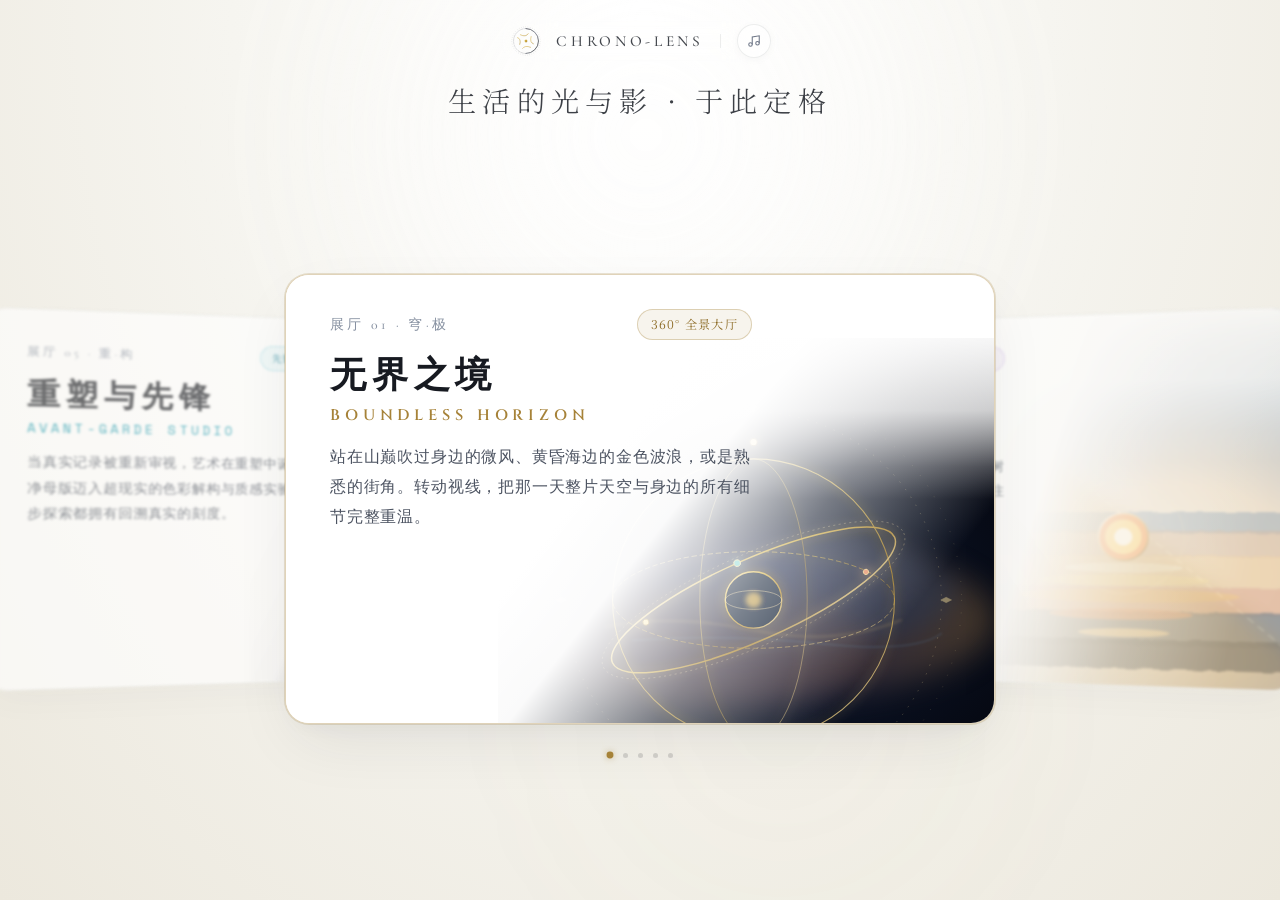
==== index.html @ a4ae47d3 "deploy: 交付制作完成的 Chrono-Lens 生产站点与艺术作品 (2026-10-23 21:18:00)" ====
<!DOCTYPE html>
<html lang="zh-CN" style="background-color: #f5f4ef !important; color-scheme: light !important;">
<head>
  <meta charset="UTF-8" />
  <meta name="viewport" content="width=device-width, initial-scale=1.0, maximum-scale=5.0, viewport-fit=cover" />
  <title>Chrono-Lens · 时空之镜 | 记录生活的真实光影</title>
  
  <meta name="description" content="Chrono-Lens（时空之镜）：记录山野微风、城市斜阳与身边真实世界的全景生活影像空间。" />
  
  <!-- 强制锁定浅色模式，杜绝暗色模式异常反色 -->
  <meta name="theme-color" content="#f5f4ef" />
  <meta name="color-scheme" content="light" />
  <meta name="supported-color-schemes" content="light" />
  
  <!-- 移动端与全屏兼容：苹果 iOS WebClip、安卓 Chrome、X5 内核 -->
  <meta name="apple-mobile-web-app-capable" content="yes" />
  <meta name="apple-mobile-web-app-status-bar-style" content="black-translucent" />
  <meta name="apple-mobile-web-app-title" content="Chrono-Lens" />
  <meta name="mobile-web-app-capable" content="yes" />
  <meta name="screen-orientation" content="portrait" />
  <meta name="x5-orientation" content="portrait" />
  <meta name="x5-fullscreen" content="true" />
  
  <!-- 图标与 PWA 清单 -->
  <link rel="icon" type="image/svg+xml" href="./favicon.svg" />
  <link rel="apple-touch-icon" href="./favicon.svg" />
  <link rel="manifest" href="./manifest.json" />
  <script src="./assets/soundscape.js"></script>

  <!-- 引入高品位艺术宋体与四大模块专属定制排版字体 -->
  <link rel="preconnect" href="https://fonts.googleapis.com" />
  <link rel="preconnect" href="https://fonts.gstatic.com" crossorigin />
  <link href="https://fonts.googleapis.com/css2?family=Cinzel:wght@500;600;700&family=Cormorant+Garamond:ital,wght@0,300;0,400;0,500;1,400&family=Fredoka:wght@400;500;600&family=Noto+Serif+SC:wght@300;400;500;600&family=Playfair+Display:ital,wght@1,400;1,600&family=Space+Mono:wght@400;700&display=swap" rel="stylesheet" />

  <style>
    /* ==========================================================================
       Chrono-Lens · 模块封面与主页白色渐变淡化展台系统
       1. 模块封面独立性：封面色彩与主页完全不同（深邃星河、虚空星云魔盒与全景星穹）
       2. 渐变淡化：封面向上自然淡化融入素白区域，在纯白部分以文学宋体展示标题与叙事
       3. 艺术空间感：3D 悬浮透视、多层微磨砂与温润画廊呼吸感
       ========================================================================== */
    :root {
      color-scheme: light !important;
      
      /* 画廊素白底色 */
      --bg-canvas: #f5f4ef;
      --bg-gradient: radial-gradient(ellipse at 50% 0%, #ffffff 0%, #f6f5f0 45%, #ece8dd 100%);
      --bg-card: #ffffff;
      --bg-card-inactive: rgba(255, 255, 255, 0.92);
      
      /* 温润墨韵字色 (位于卡片白色区域) */
      --text-main: #23272e;        /* 主标题深墨灰，柔和沉稳 */
      --text-title: #22262d;       /* 卡片标题色 */
      --text-body: #4c5361;        /* 正文叙事色 */
      --text-muted: #6e7686;       /* 副题与辅助文字 */
      --text-tag: #8892a2;         /* 章节标识 */
      
      /* 浅铂金与晨曦点缀 */
      --accent-gold: #a68238;
      --accent-gold-dark: #8f6d28;
      --accent-gold-light: #faf5eb;
      --accent-gold-border: rgba(166, 130, 56, 0.28);
      
      /* 艺术阴影与边框 */
      --border-card: rgba(35, 39, 46, 0.08);
      --border-card-active: rgba(166, 130, 56, 0.35);
      --shadow-center: 0 24px 64px -14px rgba(35, 39, 46, 0.10), 0 8px 24px -4px rgba(35, 39, 46, 0.04);
      --shadow-side: 0 16px 40px -10px rgba(35, 39, 46, 0.06);
      
      /* 字体栈 */
      --font-serif: "Noto Serif SC", "Source Han Serif SC", "Songti SC", "SimSun", "STSong", "FZShuSong-Z01S", serif;
      --font-sans: -apple-system, BlinkMacSystemFont, "Segoe UI", "PingFang SC", "Hiragino Sans GB", "Microsoft YaHei", sans-serif;
      --font-display-en: "Cormorant Garamond", "Cinzel", "Optima", "Baskerville", "Didot", "Georgia", serif;

      --ease-cinematic: cubic-bezier(0.16, 1, 0.3, 1);
      --safe-top: env(safe-area-inset-top, 0px);
      --safe-bottom: env(safe-area-inset-bottom, 0px);
    }

    *, *::before, *::after {
      box-sizing: border-box;
      margin: 0;
      padding: 0;
      -webkit-tap-highlight-color: transparent;
    }

    *:focus {
      outline: none;
    }

    *:focus-visible {
      outline: none;
      box-shadow: 0 0 0 2px var(--accent-gold), 0 0 16px rgba(166, 130, 56, 0.35);
      border-radius: 4px;
    }

    /* 画廊素白极细微晶毛玻璃滚动条 */
    ::-webkit-scrollbar {
      width: 5px;
      height: 5px;
    }
    ::-webkit-scrollbar-track {
      background: transparent;
    }
    ::-webkit-scrollbar-thumb {
      background: rgba(35, 39, 46, 0.15);
      border-radius: 9999px;
      backdrop-filter: blur(4px);
      -webkit-backdrop-filter: blur(4px);
    }
    ::-webkit-scrollbar-thumb:hover {
      background: rgba(166, 130, 56, 0.45);
    }

    html, body {
      width: 100%;
      height: 100%;
      height: 100dvh;
      max-height: 100dvh;
      overflow: hidden !important;
      overscroll-behavior: none !important;
      scrollbar-width: thin;
      scrollbar-color: rgba(35, 39, 46, 0.15) transparent;
      position: fixed;
      inset: 0;
      touch-action: pan-x; /* 关键：底层约束仅允许横向移动，彻底禁止任何纵向滚动与回弹 */
      user-select: none;
      -webkit-user-select: none;
      -webkit-touch-callout: none;
      color-scheme: light !important;
      background-color: var(--bg-canvas) !important;
      background-image: var(--bg-gradient) !important;
      background-attachment: fixed;
      color: var(--text-main) !important;
      font-family: var(--font-sans);
      -webkit-font-smoothing: antialiased;
      -moz-osx-font-smoothing: grayscale;
      line-height: 1.7;
    }

    /* 按钮与标签防折行与抗抖动 */
    .module-card, .btn-action, .soundscape-toggle, .pill, .header-badge, .dot {
      white-space: nowrap;
      flex-shrink: 0;
      backface-visibility: hidden;
      -webkit-backface-visibility: hidden;
    }

    /* 柔和环境漫反射艺术光斑 */
    .ambient-glow {
      position: fixed;
      inset: 0;
      pointer-events: none;
      z-index: 0;
      overflow: hidden;
    }
    .ambient-glow-1 {
      position: absolute;
      top: -22%;
      left: 18%;
      width: 65vw;
      height: 52vw;
      background: radial-gradient(circle, rgba(255, 255, 255, 0.95) 0%, rgba(245, 244, 239, 0) 70%);
      filter: blur(70px);
      opacity: 0.85;
    }
    .ambient-glow-2 {
      position: absolute;
      bottom: -15%;
      right: 14%;
      width: 50vw;
      height: 50vw;
      background: radial-gradient(circle, rgba(206, 175, 110, 0.06) 0%, rgba(245, 244, 239, 0) 70%);
      filter: blur(90px);
      opacity: 0.7;
    }

    /* 整体容器：全屏锁死，杜绝任何纵向位移 */
    .site-container {
      position: relative;
      z-index: 1;
      display: flex;
      flex-direction: column;
      align-items: center;
      justify-content: space-between;
      height: 100%;
      height: 100dvh;
      max-height: 100dvh;
      overflow: hidden !important;
      overscroll-behavior: none !important;
      touch-action: pan-x;
      padding: max(14px, var(--safe-top)) 24px max(16px, var(--safe-bottom));
      max-width: 1280px;
      margin: 0 auto;
      width: 100%;
      box-sizing: border-box;
    }

    /* 1. 顶栏：悬浮艺术导览岛 */
    .site-header {
      display: inline-flex;
      align-items: center;
      justify-content: center;
      width: fit-content;
      margin: 10px auto 16px;
      padding: 8px 24px;
      background: rgba(255, 255, 255, 0.85) !important;
      backdrop-filter: blur(24px);
      -webkit-backdrop-filter: blur(24px);
      border: 1px solid rgba(35, 39, 46, 0.06) !important;
      border-radius: 999px;
      box-shadow: 0 4px 20px -2px rgba(35, 39, 46, 0.03);
    }

    .brand-link {
      display: flex;
      align-items: center;
      gap: 13px;
      text-decoration: none !important;
      color: var(--text-main) !important;
    }

    .brand-logo-img {
      width: 34px;
      height: 34px;
      filter: drop-shadow(0 2px 4px rgba(0, 0, 0, 0.04));
      transition: transform 0.6s var(--ease-cinematic);
    }

    .brand-link:hover .brand-logo-img {
      transform: rotate(20deg) scale(1.05);
    }

    .brand-titles {
      display: flex;
      flex-direction: column;
    }

    .brand-title-main {
      font-family: var(--font-display-en);
      font-size: 1.12rem;
      font-weight: 500;
      letter-spacing: 0.18em;
      color: var(--text-main) !important;
      text-transform: uppercase;
      line-height: 1.2;
    }

    .brand-title-sub {
      font-family: var(--font-serif);
      font-size: 0.74rem;
      letter-spacing: 0.16em;
      color: var(--text-muted) !important;
      font-weight: 400;
    }

    .header-badge {
      display: flex;
      align-items: center;
      gap: 8px;
      padding: 5px 14px;
      background: var(--accent-gold-light);
      border: 1px solid var(--accent-gold-border);
      border-radius: 999px;
      font-family: var(--font-serif);
      font-size: 0.76rem;
      font-weight: 400;
      letter-spacing: 0.08em;
      color: var(--accent-gold-dark);
      box-shadow: 0 2px 8px rgba(166, 130, 56, 0.04);
    }

    .status-dot {
      width: 6px;
      height: 6px;
      border-radius: 50%;
      background-color: var(--accent-gold);
      box-shadow: 0 0 6px var(--accent-gold);
      animation: pulseLight 3.2s ease-in-out infinite;
    }

    @keyframes pulseLight {
      0%, 100% { opacity: 0.4; transform: scale(0.9); }
      50% { opacity: 1; transform: scale(1.15); }
    }

    /* 2. 主视界题记 */
    .hero-narrative {
      text-align: center;
      max-width: 820px;
      margin: 18px auto 14px;
      padding: 0 16px;
    }

    .hero-title {
      font-family: var(--font-serif);
      font-size: 1.76rem;
      font-weight: 400;
      letter-spacing: 0.18em;
      color: var(--text-main) !important;
      margin-bottom: 8px;
      line-height: 1.45;
      white-space: nowrap;
    }

    .hero-desc {
      font-family: var(--font-sans);
      font-size: 0.90rem;
      letter-spacing: 0.12em;
      color: var(--text-muted) !important;
      font-weight: 350;
      line-height: 1.6;
      white-space: nowrap;
    }

    /* 3. 3D 悬浮透视幻灯片展台 */
    .slider-stage {
      flex: 1;
      display: flex;
      flex-direction: column;
      align-items: center;
      justify-content: center;
      width: 100%;
      perspective: 1400px;
      perspective-origin: center center;
      position: relative;
      min-height: 500px;
      margin: 8px 0 12px;
    }

    .slider-deck {
      position: relative;
      width: 100%;
      height: 470px;
      display: flex;
      align-items: center;
      justify-content: center;
      transform-style: preserve-3d;
    }

    /* 核心卡片容器：呈现“白色部分显示标题 + 渐变淡化到底部浓郁模块封面” */
    .slider-card {
      position: absolute;
      width: min(710px, 90vw);
      height: 450px;
      background: #ffffff;
      border: 1px solid var(--border-card);
      border-radius: 24px;
      box-shadow: var(--shadow-center);
      display: flex;
      flex-direction: column;
      justify-content: space-between;
      transition: transform 0.75s var(--ease-cinematic), opacity 0.6s ease, filter 0.6s ease, border-color 0.45s ease, box-shadow 0.75s ease;
      user-select: none;
      cursor: pointer;
      overflow: hidden;
      text-decoration: none !important;
      color: inherit !important;
      -webkit-tap-highlight-color: transparent;
    }

    /* 激活卡片行动徽标 */
    .card-action-bar {
      display: flex;
      justify-content: flex-end;
      padding: 0 44px 22px;
      position: relative;
      z-index: 5;
    }

    .card-enter-btn {
      display: inline-flex;
      align-items: center;
      gap: 8px;
      padding: 8px 18px;
      background: rgba(24, 28, 36, 0.75);
      backdrop-filter: blur(12px);
      -webkit-backdrop-filter: blur(12px);
      border: 1px solid rgba(255, 255, 255, 0.22);
      border-radius: 999px;
      color: #ffffff;
      font-size: 0.82rem;
      letter-spacing: 0.12em;
      transition: all 0.3s var(--ease-cinematic);
      box-shadow: 0 4px 16px rgba(0, 0, 0, 0.2);
    }

    .card-enter-btn.locked {
      background: rgba(24, 28, 36, 0.45);
      border-color: rgba(255, 255, 255, 0.12);
      color: rgba(255, 255, 255, 0.7);
    }

    .slider-card.is-active:hover .card-enter-btn:not(.locked) {
      background: rgba(166, 130, 56, 0.95);
      border-color: rgba(255, 255, 255, 0.5);
      transform: translateX(4px);
      box-shadow: 0 6px 20px rgba(166, 130, 56, 0.35);
    }

    /* 核心视觉层 1：底层独立模块封面大片 (深邃神秘星空与虚空晶体魔盒) */
    .module-cover-backdrop {
      position: absolute;
      inset: 0;
      z-index: 1;
      overflow: hidden;
      pointer-events: none;
    }

    .module-cover-backdrop img {
      position: absolute;
      bottom: 0;
      left: 0;
      width: 100%;
      height: 70%;
      object-fit: cover;
      object-position: center 66%;
      transition: transform 0.85s var(--ease-cinematic), filter 0.6s ease;
    }

    /* 核心视觉层 2：渐变淡化处理层 (自上而下从纯净白平滑淡化，魔盒在深邃星云中神秘升腾) */
    .module-cover-backdrop::before {
      content: '';
      position: absolute;
      inset: 0;
      background: linear-gradient(
        to bottom,
        #ffffff 0%,
        #ffffff 32%,
        rgba(255, 255, 255, 0.95) 45%,
        rgba(255, 255, 255, 0.55) 62%,
        rgba(255, 255, 255, 0.10) 80%,
        rgba(255, 255, 255, 0.0) 100%
      );
      z-index: 2;
    }

    /* 核心视觉层 3：卡片前景内容架构 (标题位于纯净白色区域) */
    .card-foreground {
      position: relative;
      z-index: 3;
      display: flex;
      flex-direction: column;
      justify-content: space-between;
      height: 100%;
    }

    /* 白色部分：显示标题、副标与生活叙事 */
    .card-white-zone {
      padding: 34px 44px 10px;
    }

    .card-meta-row {
      display: flex;
      align-items: center;
      justify-content: space-between;
      margin-bottom: 12px;
    }

    .card-module-tag {
      font-family: var(--font-display-en);
      font-size: 0.86rem;
      letter-spacing: 0.24em;
      color: var(--text-tag);
      font-weight: 500;
      text-transform: uppercase;
    }

    .card-theme-pill {
      font-family: var(--font-serif);
      font-size: 0.76rem;
      letter-spacing: 0.1em;
      padding: 4px 13px;
      background: var(--accent-gold-light);
      border: 1px solid var(--accent-gold-border);
      border-radius: 999px;
      color: var(--accent-gold-dark);
      font-weight: 400;
    }

    .card-title-zh {
      font-family: var(--font-serif);
      font-size: 2.25rem;
      font-weight: 400;
      letter-spacing: 0.14em;
      color: var(--text-title) !important;
      margin-bottom: 4px;
      line-height: 1.3;
    }

    .card-title-en {
      font-family: var(--font-display-en);
      font-size: 0.95rem;
      letter-spacing: 0.22em;
      color: var(--text-muted);
      font-weight: 400;
      text-transform: uppercase;
      margin-bottom: 12px;
    }

    .card-life-narrative {
      font-family: var(--font-sans);
      font-size: 1.02rem;
      letter-spacing: 0.05em;
      color: var(--text-body);
      font-weight: 380;
      line-height: 1.85;
      max-width: 560px;
    }

    /* ==========================================================================
       各模块专属构图渐变与主题字体系统 (Theme-Tailored Gradient & Typography)
       铁律：无论渐变方向是左右、斜向还是分栏，标题文字区域一定是在纯净象牙白区域！
       ========================================================================== */

    /* -------------------------------------------------------------
       MODULE 01 · 穹·极 (theme-cosmos): 斜对角 128° 天球时空折叠渐变
       - 字体：现代当代高雅几何空间体 + Cinzel 罗马古典星轨西文
       ------------------------------------------------------------- */
    .theme-cosmos .module-cover-backdrop img {
      width: 72%;
      height: 90%;
      right: -2%;
      bottom: -4%;
      left: auto;
      object-fit: cover;
      object-position: center 60%;
    }

    .theme-cosmos .module-cover-backdrop::before {
      background: linear-gradient(
        128deg,
        #ffffff 0%,
        #ffffff 44%,
        rgba(255, 255, 255, 0.98) 54%,
        rgba(255, 255, 255, 0.45) 68%,
        rgba(255, 255, 255, 0) 84%
      );
    }

    .theme-cosmos .card-white-zone {
      max-width: 580px;
      width: 72%;
    }

    .theme-cosmos .card-title-zh {
      font-family: -apple-system, BlinkMacSystemFont, "Segoe UI", Roboto, "PingFang SC", "Hiragino Sans GB", "Microsoft YaHei", sans-serif !important;
      font-weight: 600 !important;
      letter-spacing: 0.16em !important;
      color: #171a21 !important;
    }

    .theme-cosmos .card-title-en {
      font-family: "Cinzel", "Cormorant Garamond", serif !important;
      font-weight: 600 !important;
      letter-spacing: 0.32em !important;
      color: #a68238 !important;
    }

    .theme-cosmos .card-theme-pill {
      background: rgba(166, 130, 56, 0.09) !important;
      border-color: rgba(166, 130, 56, 0.32) !important;
      color: #8c6a24 !important;
    }

    /* -------------------------------------------------------------
       MODULE 02 · 晨·昏 (theme-dawn): 左右斜切 105° 奇幻魔盒右侧升腾渐变
       - 构图：魔盒在右侧破茧升腾，左侧纯白晨曦展现标题，互不遮挡
       - 字体：圆润梦幻的奇幻童话风 + Fredoka 可爱立体西文
       ------------------------------------------------------------- */
    .theme-dawn .module-cover-backdrop img {
      width: 56%;
      height: 100%;
      right: 0;
      top: 0;
      bottom: auto;
      left: auto;
      object-fit: cover;
      object-position: 45% center;
    }

    .theme-dawn .module-cover-backdrop::before {
      background: linear-gradient(
        105deg,
        #ffffff 0%,
        #ffffff 48%,
        rgba(255, 255, 255, 0.98) 58%,
        rgba(255, 255, 255, 0.35) 75%,
        rgba(255, 255, 255, 0) 90%
      );
    }

    .theme-dawn .card-white-zone {
      max-width: 500px;
      width: 60%;
    }

    .theme-dawn .card-title-zh {
      font-family: system-ui, -apple-system, "PingFang SC", "Hiragino Sans GB", "Microsoft YaHei", sans-serif !important;
      font-weight: 550 !important;
      letter-spacing: 0.14em !important;
      color: #2b233a !important;
      text-shadow: 0 1px 2px rgba(138, 88, 191, 0.06);
    }

    .theme-dawn .card-title-en {
      font-family: "Fredoka", cursive, sans-serif !important;
      font-weight: 500 !important;
      letter-spacing: 0.22em !important;
      color: #8b56c6 !important;
      font-size: 1.02rem !important;
    }

    .theme-dawn .card-theme-pill {
      background: rgba(139, 86, 198, 0.09) !important;
      border-color: rgba(139, 86, 198, 0.28) !important;
      color: #7944b5 !important;
    }

    /* -------------------------------------------------------------
       MODULE 03 · 瞬·息 (theme-breeze): 斜对角 142° 流动微风泛水渐变
       - 构图：微风吹拂的流体呼吸感，左上纯白舒展，右下魔盒隐现
       - 字体：纤细优雅的流动宋体 + Playfair Display 诗意斜体花西文
       ------------------------------------------------------------- */
    .theme-breeze .module-cover-backdrop img {
      width: 64%;
      height: 92%;
      right: -2%;
      bottom: 0;
      top: auto;
      left: auto;
      object-fit: cover;
      object-position: center 65%;
    }

    .theme-breeze .module-cover-backdrop::before {
      background: linear-gradient(
        142deg,
        #ffffff 0%,
        #ffffff 46%,
        rgba(255, 255, 255, 0.96) 56%,
        rgba(255, 255, 255, 0.35) 72%,
        rgba(255, 255, 255, 0) 88%
      );
    }

    .theme-breeze .card-white-zone {
      max-width: 530px;
      width: 65%;
    }

    .theme-breeze .card-title-zh {
      font-family: "Noto Serif SC", "Source Han Serif SC", serif !important;
      font-weight: 300 !important;
      letter-spacing: 0.24em !important;
      color: #1a272b !important;
    }

    .theme-breeze .card-title-en {
      font-family: "Playfair Display", Georgia, serif !important;
      font-style: italic !important;
      font-weight: 500 !important;
      letter-spacing: 0.26em !important;
      color: #3b7479 !important;
      font-size: 1.05rem !important;
    }

    .theme-breeze .card-theme-pill {
      background: rgba(59, 116, 121, 0.08) !important;
      border-color: rgba(59, 116, 121, 0.28) !important;
      color: #2f656a !important;
    }

    /* -------------------------------------------------------------
       MODULE 04 · 重·温 (theme-memory): 横向偏斜 88° 纪实暗房分栏渐变
       - 构图：严谨的左文右图分栏，左侧素白承载文字，右侧展现底片魔盒
       - 字体：厚重纪实金石风宋体 + Space Mono 复古打字机时间戳西文
       ------------------------------------------------------------- */
    .theme-memory .module-cover-backdrop img {
      width: 54%;
      height: 100%;
      right: 0;
      top: 0;
      bottom: auto;
      left: auto;
      object-fit: cover;
      object-position: center center;
    }

    .theme-memory .module-cover-backdrop::before {
      background: linear-gradient(
        88deg,
        #ffffff 0%,
        #ffffff 50%,
        rgba(255, 255, 255, 0.98) 58%,
        rgba(255, 255, 255, 0.3) 76%,
        rgba(255, 255, 255, 0) 92%
      );
    }

    .theme-memory .card-white-zone {
      max-width: 510px;
      width: 60%;
    }

    .theme-memory .card-title-zh {
      font-family: "Noto Serif SC", "Songti SC", "SimSun", serif !important;
      font-weight: 600 !important;
      letter-spacing: 0.16em !important;
      color: #241f19 !important;
    }

    .theme-memory .card-title-en {
      font-family: "Space Mono", "Courier New", monospace !important;
      font-weight: 500 !important;
      letter-spacing: 0.26em !important;
      color: #835d35 !important;
      font-size: 0.88rem !important;
    }

    .theme-memory .card-theme-pill {
      background: rgba(131, 93, 53, 0.08) !important;
      border-color: rgba(131, 93, 53, 0.28) !important;
      color: #724e28 !important;
    }

    /* -------------------------------------------------------------
       MODULE 05 · 重·构 (theme-studio): 斜对角 115° 先锋实验与光谱解构渐变
       - 构图：表现主义冷青与品红波普对撞，左上象牙素白纯净题记，右下展现高温裂变光谱
       - 字体：极简先锋现代等宽西文 + 现代艺术几何无衬线
       ------------------------------------------------------------- */
    .theme-studio .module-cover-backdrop img {
      width: 60%;
      height: 95%;
      right: -2%;
      bottom: 0;
      top: auto;
      left: auto;
      object-fit: cover;
      object-position: center 60%;
    }

    .theme-studio .module-cover-backdrop::before {
      background: linear-gradient(
        115deg,
        #ffffff 0%,
        #ffffff 48%,
        rgba(255, 255, 255, 0.98) 58%,
        rgba(255, 255, 255, 0.35) 75%,
        rgba(255, 255, 255, 0) 90%
      );
    }

    .theme-studio .card-white-zone {
      max-width: 530px;
      width: 65%;
    }

    .theme-studio .card-title-zh {
      font-family: -apple-system, BlinkMacSystemFont, "Segoe UI", Roboto, "PingFang SC", sans-serif !important;
      font-weight: 600 !important;
      letter-spacing: 0.18em !important;
      color: #161920 !important;
    }

    .theme-studio .card-title-en {
      font-family: "Space Mono", monospace !important;
      font-weight: 500 !important;
      letter-spacing: 0.28em !important;
      color: #008fa8 !important;
      font-size: 0.92rem !important;
    }

    .theme-studio .card-theme-pill {
      background: rgba(0, 160, 190, 0.08) !important;
      border-color: rgba(0, 160, 190, 0.28) !important;
      color: #00768c !important;
    }

    /* 底部区域：映衬在模块神秘封面之上，附带微磨砂暗夜光带 */
    .card-cover-zone {
      padding: 15px 24px;
      margin: 0 20px 18px;
      background: rgba(14, 17, 24, 0.48);
      backdrop-filter: blur(14px);
      -webkit-backdrop-filter: blur(14px);
      border: 1px solid rgba(255, 255, 255, 0.16);
      border-radius: 14px;
      display: flex;
      align-items: center;
      justify-content: space-between;
      color: #ffffff;
      box-shadow: 0 8px 24px rgba(0, 0, 0, 0.18);
    }

    .cover-zone-left {
      display: flex;
      align-items: center;
      gap: 10px;
      font-family: var(--font-serif);
      font-size: 0.84rem;
      letter-spacing: 0.08em;
      color: rgba(255, 255, 255, 0.92);
    }

    .cover-type-tag {
      font-family: var(--font-display-en);
      font-size: 0.72rem;
      letter-spacing: 0.15em;
      padding: 2px 8px;
      border: 1px solid rgba(212, 175, 55, 0.5);
      background: rgba(212, 175, 55, 0.15);
      border-radius: 4px;
      color: #fce4a6;
      text-transform: uppercase;
    }

    /* 激活卡片动效：整卡作为入口，支持悬停浮升与手型 */
    .slider-card.is-active {
      cursor: pointer;
      transform: translate3d(0, 0, 0) scale(1);
      opacity: 1;
      filter: blur(0px);
      z-index: 10;
      border-color: var(--border-card-active);
      box-shadow: var(--shadow-center), 0 0 0 1px rgba(166, 130, 56, 0.2);
      transition: transform 0.6s var(--ease-cinematic), box-shadow 0.6s var(--ease-cinematic), border-color 0.4s ease;
    }
    .slider-card.is-active:hover {
      transform: translate3d(0, -6px, 15px) scale(1.02);
      box-shadow: 0 36px 80px -16px rgba(24, 28, 36, 0.18), 0 0 32px rgba(184, 142, 62, 0.18);
      border-color: rgba(184, 142, 62, 0.45);
    }
    .slider-card.is-active:hover .module-cover-backdrop img {
      transform: scale(1.07) translateY(-6px);
    }

    /* 全局时空折叠转场遮罩层 (Cinematic Portal Transition) */
    .portal-transition-layer {
      position: fixed;
      inset: 0;
      z-index: 99999;
      pointer-events: none;
      opacity: 0;
      background: #090c12;
      display: flex;
      flex-direction: column;
      align-items: center;
      justify-content: center;
      overflow: hidden;
      transition: opacity 0.55s cubic-bezier(0.16, 1, 0.3, 1);
    }

    .portal-transition-layer.is-active {
      pointer-events: auto;
      opacity: 1;
    }

    /* 视界中心膨胀光球 */
    .portal-bloom-core {
      position: absolute;
      width: 140px;
      height: 140px;
      border-radius: 50%;
      background: radial-gradient(circle, rgba(240, 205, 130, 0.95) 0%, rgba(180, 130, 45, 0.5) 45%, rgba(10, 14, 22, 0) 72%);
      filter: blur(10px);
      transform: scale(0.1);
      transition: transform 0.65s cubic-bezier(0.16, 1, 0.3, 1), opacity 0.65s ease;
      opacity: 0;
    }

    .portal-transition-layer.is-active .portal-bloom-core {
      transform: scale(28);
      opacity: 1;
    }

    /* 星芒与空间轨道光环 */
    .portal-orbit-ring {
      position: absolute;
      width: 320px;
      height: 320px;
      border: 1px solid rgba(240, 205, 130, 0.3);
      border-radius: 50%;
      box-shadow: 0 0 40px rgba(240, 205, 130, 0.25);
      transform: scale(0.2) rotate(0deg);
      transition: transform 0.7s cubic-bezier(0.16, 1, 0.3, 1), opacity 0.5s ease;
      opacity: 0;
    }

    .portal-transition-layer.is-active .portal-orbit-ring {
      transform: scale(4.5) rotate(45deg);
      opacity: 0.6;
    }

    /* 模块名称光影瞬间 */
    .portal-title-flash {
      position: relative;
      z-index: 10;
      font-family: var(--font-display-en);
      font-size: clamp(1.4rem, 3.2vw, 2.2rem);
      letter-spacing: 0.26em;
      text-transform: uppercase;
      color: #f7e6c4;
      opacity: 0;
      transform: translateY(15px) scale(0.95);
      transition: opacity 0.4s ease 0.15s, transform 0.5s var(--ease-cinematic) 0.15s;
    }

    .portal-transition-layer.is-active .portal-title-flash {
      opacity: 0.9;
      transform: translateY(0) scale(1);
    }

    /* 页面穿越时的虚化与缩进 */
    body.is-traversing .site-header,
    body.is-traversing .hero-narrative,
    body.is-traversing .slider-nav-controls,
    body.is-traversing .site-footer,
    body.is-traversing .slider-card:not(.is-traversing) {
      transition: opacity 0.45s ease, filter 0.45s ease, transform 0.45s var(--ease-cinematic);
      opacity: 0 !important;
      filter: blur(16px) !important;
      transform: scale(0.92) !important;
      pointer-events: none;
    }

    .slider-card.is-traversing {
      transition: transform 0.65s cubic-bezier(0.16, 1, 0.3, 1), filter 0.5s ease, opacity 0.6s ease !important;
      transform: scale(2.8) translateZ(350px) !important;
      opacity: 0.15 !important;
      filter: blur(8px) !important;
      z-index: 100 !important;
      pointer-events: none;
    }

    /* 侧翼后退卡片 */
    .slider-card.is-prev {
      transform: translate3d(-52%, 0, -110px) rotateY(16deg) scale(0.87);
      opacity: 0.62;
      filter: blur(1.5px);
      z-index: 5;
      background: var(--bg-card-inactive);
      box-shadow: var(--shadow-side);
    }
    .slider-card.is-prev:hover {
      opacity: 0.92;
      filter: blur(0px);
      transform: translate3d(-50%, 0, -70px) rotateY(12deg) scale(0.90);
    }

    .slider-card.is-next {
      transform: translate3d(52%, 0, -110px) rotateY(-16deg) scale(0.87);
      opacity: 0.62;
      filter: blur(1.5px);
      z-index: 5;
      background: var(--bg-card-inactive);
      box-shadow: var(--shadow-side);
    }
    .slider-card.is-next:hover {
      opacity: 0.92;
      filter: blur(0px);
      transform: translate3d(50%, 0, -70px) rotateY(-12deg) scale(0.90);
    }

    .slider-card.is-hidden {
      transform: translate3d(0, 0, -260px) scale(0.7);
      opacity: 0;
      filter: blur(6px);
      z-index: 1;
      pointer-events: none;
    }

    /* 4. 控制器 (纯粹极简微圆点) */
    .slider-nav-controls {
      display: flex;
      align-items: center;
      justify-content: center;
      margin-top: 14px;
      z-index: 20;
    }

    .slider-dots-group {
      display: flex;
      align-items: center;
      gap: 10px;
      padding: 4px 8px;
    }

    .slider-dot-bar {
      width: 5px;
      height: 5px;
      border-radius: 50%;
      background-color: rgba(35, 39, 46, 0.16);
      transition: all 0.4s var(--ease-cinematic);
      cursor: pointer;
    }

    .slider-dot-bar:hover {
      background-color: rgba(35, 39, 46, 0.4);
      transform: scale(1.3);
    }

    .slider-dot-bar.is-active {
      background-color: var(--accent-gold);
      width: 6px;
      height: 6px;
      box-shadow: 0 0 6px rgba(166, 130, 56, 0.45);
      transform: scale(1.15);
    }

    /* 5. 底栏 */
    .site-footer {
      width: 100%;
      max-width: 1100px;
      margin: 18px auto 0;
      display: flex;
      align-items: center;
      justify-content: space-between;
      padding-top: 14px;
      border-top: 1px solid var(--border-card);
      font-family: var(--font-serif);
      font-size: 0.78rem;
      letter-spacing: 0.1em;
      color: var(--text-muted);
    }

    .footer-left {
      display: flex;
      align-items: center;
      gap: 8px;
    }

    .footer-gold-dot {
      color: var(--accent-gold);
      font-size: 0.75rem;
    }

    /* ==========================================================================
       移动端全适配系统 (iOS Safari / Android Chrome / 各种竖屏与横屏全面兼容)
       ========================================================================== */
    @media (max-width: 768px) {
      html, body {
        height: 100%;
        height: 100dvh;
        max-height: 100dvh;
        overflow: hidden !important;
        overscroll-behavior: none !important;
        position: fixed;
        inset: 0;
        touch-action: pan-x;
      }

      .site-container {
        height: 100%;
        height: 100dvh;
        max-height: 100dvh;
        overflow: hidden !important;
        overscroll-behavior: none !important;
        padding: max(12px, env(safe-area-inset-top)) 20px max(14px, env(safe-area-inset-bottom)) 20px;
        box-sizing: border-box;
        display: flex;
        flex-direction: column;
        justify-content: space-between;
        align-items: center;
        gap: 0;
        touch-action: pan-x;
      }

      .site-header {
        width: fit-content;
        margin: 2px auto 8px;
        padding: 5px 18px;
        border-radius: 999px;
        background: rgba(255, 255, 255, 0.85) !important;
        box-shadow: 0 2px 10px rgba(35, 39, 46, 0.03);
      }

      .brand-link {
        gap: 10px;
      }

      .brand-logo-img {
        width: 28px;
        height: 28px;
      }

      .brand-title-main {
        font-size: 0.95rem;
        letter-spacing: 0.16em;
      }

      .brand-title-sub {
        font-size: 0.64rem;
        letter-spacing: 0.12em;
      }

      .hero-narrative {
        margin: 0 auto 8px;
        padding: 0 12px;
        max-width: 95%;
        text-align: center;
      }

      .hero-title {
        font-size: clamp(1.0rem, 4.3vw, 1.22rem);
        letter-spacing: 0.14em;
        line-height: 1.35;
        font-weight: 400;
        margin-bottom: 4px;
        white-space: nowrap;
      }

      .hero-desc {
        font-size: 0.72rem;
        letter-spacing: 0.08em;
        line-height: 1.5;
        color: rgba(35, 39, 46, 0.45) !important;
        margin-top: 0;
        white-space: nowrap;
      }

      .slider-stage {
        flex: 1;
        min-height: unset;
        display: flex;
        flex-direction: column;
        justify-content: center;
        align-items: center;
        width: 100%;
        margin: 0 auto;
        padding: 0;
      }

      .slider-deck {
        height: min(410px, 48dvh);
        width: 100%;
        display: flex;
        align-items: center;
        justify-content: center;
      }

      .slider-card {
        width: min(320px, calc(100vw - 52px));
        max-width: 330px;
        height: 100%;
        border-radius: 26px;
        box-shadow: 0 16px 44px -10px rgba(35, 39, 46, 0.08), 0 4px 14px -2px rgba(35, 39, 46, 0.03);
      }

      .card-white-zone {
        padding: 18px 18px 4px !important;
      }

      .card-meta-row {
        margin-bottom: 5px;
      }

      .card-module-tag {
        font-size: 0.70rem;
        letter-spacing: 0.16em;
      }

      .card-theme-pill {
        font-size: 0.66rem;
        padding: 2px 8px;
      }

      .card-title-zh {
        font-size: 1.48rem !important;
        margin-bottom: 2px;
      }

      .card-title-en {
        font-size: 0.70rem;
        letter-spacing: 0.16em;
        margin-bottom: 6px;
      }

      .card-life-narrative {
        font-size: 0.78rem;
        line-height: 1.58;
        letter-spacing: 0.02em;
        color: var(--text-body);
      }

      .theme-cosmos .card-white-zone,
      .theme-dawn .card-white-zone,
      .theme-breeze .card-white-zone,
      .theme-memory .card-white-zone,
      .theme-studio .card-white-zone {
        max-width: 100% !important;
        width: 100% !important;
        padding: 18px 18px 4px !important;
      }

      /* 移动端统一采用 126deg 强对比度斜对角，魔盒与星穹靠右下露出，文字100%居白区 */
      .theme-dawn .module-cover-backdrop img,
      .theme-breeze .module-cover-backdrop img,
      .theme-memory .module-cover-backdrop img,
      .theme-studio .module-cover-backdrop img {
        width: 58% !important;
        height: 58% !important;
        bottom: 8px !important;
        right: 8px !important;
        top: auto !important;
        object-fit: contain !important;
      }

      .theme-dawn .module-cover-backdrop::before,
      .theme-breeze .module-cover-backdrop::before,
      .theme-memory .module-cover-backdrop::before,
      .theme-studio .module-cover-backdrop::before {
        background: linear-gradient(
          126deg,
          #ffffff 0%,
          #ffffff 48%,
          rgba(255, 255, 255, 0.98) 60%,
          rgba(255, 255, 255, 0.35) 80%,
          transparent 95%
        ) !important;
      }

      .module-cover-backdrop img {
        height: 60%;
        object-position: center 70%;
      }

      /* 侧翼卡片适度缩进，杜绝横向滚动溢出，同时保持极佳的 3D 层叠暗示 */
      .slider-card.is-prev {
        transform: translate3d(-30%, 0, -60px) rotateY(10deg) scale(0.86);
      }

      .slider-card.is-next {
        transform: translate3d(30%, 0, -60px) rotateY(-10deg) scale(0.86);
      }

      .slider-nav-controls {
        margin-top: 12px;
      }

      .slider-dots-group {
        gap: 8px;
        padding: 3px 6px;
      }

      .slider-dot-bar {
        width: 5px;
        height: 5px;
      }

      .slider-dot-bar.is-active {
        width: 6px;
        height: 6px;
      }

      .site-footer {
        flex-direction: column;
        gap: 3px;
        text-align: center;
        margin-top: 8px;
        padding-top: 8px;
        font-size: 0.66rem;
        opacity: 0.45;
        border-top: 1px solid rgba(35, 39, 46, 0.05);
      }
    }

    /* 超小屏幕针对性微调 (如 iPhone SE, 375px 及以下) */
    @media (max-width: 380px) {
      .hero-title {
        font-size: 0.94rem !important;
        letter-spacing: 0.10em !important;
      }
      .hero-desc {
        font-size: 0.66rem !important;
        letter-spacing: 0.05em !important;
      }
      .slider-deck {
        height: min(390px, 46dvh);
      }
      .slider-card {
        width: min(300px, calc(100vw - 36px));
      }
      .card-white-zone {
        padding: 15px 14px 4px !important;
      }
      .card-title-zh {
        font-size: 1.38rem !important;
      }
      .card-life-narrative {
        font-size: 0.75rem;
        line-height: 1.52;
      }
    }
  </style>
</head>
<body>

  <!-- 柔和环境漫反射艺术微光 -->
  <div class="ambient-glow" aria-hidden="true">
    <div class="ambient-glow-1"></div>
    <div class="ambient-glow-2"></div>
  </div>

  <div class="site-container">
    
    <!-- 1. 顶栏：极简浮空导览 (Ghost Glyphs，纯净去框) -->
    <header class="site-header" style="background: transparent !important; box-shadow: none !important; border: none !important; padding: 4px 8px; margin: 6px auto 14px;">
      <a href="./" class="brand-link" aria-label="Chrono-Lens 首页">
        <img src="./assets/images/logo.svg" alt="Chrono-Lens" class="brand-logo-img" width="30" height="30" />
        <div class="brand-titles">
          <span class="brand-title-main" style="letter-spacing: 0.24em; font-size: 0.96rem; opacity: 0.85;">CHRONO-LENS</span>
        </div>
      </a>
      <div style="width: 1px; height: 14px; background: rgba(35, 39, 46, 0.08); margin: 0 16px;"></div>
      <button id="btnSoundCapsule" aria-label="声景开关" title="声景" style="background: rgba(255, 255, 255, 0.65); backdrop-filter: blur(16px); -webkit-backdrop-filter: blur(16px); border: 1px solid rgba(35, 39, 46, 0.08); width: 34px; height: 34px; border-radius: 50%; cursor: pointer; display: flex; align-items: center; justify-content: center; position: relative; color: var(--text-muted); transition: all 0.4s; box-shadow: 0 2px 8px rgba(0,0,0,0.03);">
        <svg width="14" height="14" viewBox="0 0 24 24" fill="none" stroke="currentColor" stroke-width="1.8">
          <path d="M9 18V5l12-2v13"></path>
          <circle cx="6" cy="18" r="3"></circle>
          <circle cx="18" cy="16" r="3"></circle>
        </svg>
        <span id="soundActiveDot" style="position: absolute; top: 6px; right: 6px; width: 4px; height: 4px; border-radius: 50%; background: #c59b48; opacity: 0; box-shadow: 0 0 6px #c59b48; transition: opacity 0.3s;"></span>
      </button>
    </header>

    <!-- 2. 文学宋体极简题记 (彻底剔除说明说教，最大化呼吸留白) -->
    <div class="hero-narrative" style="margin: 4px auto 18px;">
      <h1 class="hero-title" style="font-weight: 300; letter-spacing: 0.22em; opacity: 0.88;">生活的光与影 · 于此定格</h1>
    </div>

    <!-- 3. 3D 悬浮透视幻灯片展台 (渐变淡化，白色部分呈现标题) -->
    <main class="slider-stage">
      <div class="slider-deck" id="sliderDeck" role="region" aria-label="子模块光影展台">
        
        <!-- 展厅 01: 360° 全景空间大厅 (特色封面：景泰蓝掐丝珐琅天球仪) -->
        <a href="./panorama.html" class="slider-card is-active theme-cosmos" data-index="0" data-url="./panorama.html" data-title="MODULE 01 · 穹·极" data-theme="cosmos" aria-label="进入 MODULE 01 · 穹·极 360° 全景空间大厅">
          <div class="module-cover-backdrop" aria-hidden="true">
            <img src="./assets/artworks/cover-01-panoramic-enamel.svg" alt="景泰蓝掐丝天球仪特色封面" />
          </div>
          <div class="card-foreground">
            <div class="card-white-zone">
              <div class="card-meta-row">
                <span class="card-module-tag">展厅 01 · 穹·极</span>
                <span class="card-theme-pill">360° 全景大厅</span>
              </div>
              <h2 class="card-title-zh">无界之境</h2>
              <div class="card-title-en">Boundless Horizon</div>
              <p class="card-life-narrative">站在山巅吹过身边的微风、黄昏海边的金色波浪，或是熟悉的街角。转动视线，把那一天整片天空与身边的所有细节完整重温。</p>
            </div>
          </div>
        </a>

        <!-- 展厅 02: 自然光影大厅 (特色封面：莫奈日出印象派光斑) -->
        <article class="slider-card is-next theme-dawn" data-index="1" data-url="./daylight-salon.html" data-title="MODULE 02 · 晨·昏" data-theme="dawn" role="button" tabindex="0" aria-label="切换至 MODULE 02 · 晨·昏 展厅">
          <div class="module-cover-backdrop" aria-hidden="true">
            <img src="./assets/artworks/cover-02-daylight-monet.svg" alt="莫奈日出印象派光斑封面" />
          </div>
          <div class="card-foreground">
            <div class="card-white-zone">
              <div class="card-meta-row">
                <span class="card-module-tag">展厅 02 · 晨·昏</span>
                <span class="card-theme-pill">自然光影展厅</span>
              </div>
              <h2 class="card-title-zh">晨光与暮色</h2>
              <div class="card-title-en">Daylight & Dusk</div>
              <p class="card-life-narrative">清晨洒进窗台的第一束柔和晨曦，微风吹乱树荫时留下的斑驳光点。不加多余滤镜，只专注留存生活里最舒服的自然质感。</p>
            </div>
          </div>
        </article>

        <!-- 展厅 03: 慢速微影大厅 (特色封面：高山极速粉雪破雪飞溅) -->
        <article class="slider-card is-hidden theme-breeze" data-index="2" data-url="./cinema.html" data-title="MODULE 03 · 瞬·息" data-theme="breeze" role="button" tabindex="0" aria-label="切换至 MODULE 03 · 瞬·息 展厅">
          <div class="module-cover-backdrop" aria-hidden="true">
            <img src="./assets/artworks/cover_ski_powder_spray.jpg" alt="高山极速粉雪破雪飞溅母版作品" />
          </div>
          <div class="card-foreground">
            <div class="card-white-zone">
              <div class="card-meta-row">
                <span class="card-module-tag">展厅 03 · 瞬·息</span>
                <span class="card-theme-pill">慢速微影大厅</span>
              </div>
              <h2 class="card-title-zh">慢速微影</h2>
              <div class="card-title-en">Slow Motion Reel</div>
              <p class="card-life-narrative">高山粉雪破雪飞溅的动态微晶，山巅索道缆车起滑出发的开阔纵深。从用户实拍动作素材中提炼出的 120FPS 慢速视界。</p>
            </div>
          </div>
        </article>

        <!-- 展厅 04: 时光金库大厅 (特色封面：掐丝珐琅时光印章) -->
        <article class="slider-card is-hidden theme-memory" data-index="3" data-url="./vault.html" data-title="MODULE 04 · 重·温" data-theme="memory" role="button" tabindex="0" aria-label="切换至 MODULE 04 · 重·温 展厅">
          <div class="module-cover-backdrop" aria-hidden="true">
            <img src="./assets/artworks/cover-04-vault-seal.svg" alt="掐丝珐琅时光印章封面" />
          </div>
          <div class="card-foreground">
            <div class="card-white-zone">
              <div class="card-meta-row">
                <span class="card-module-tag">展厅 04 · 重·温</span>
                <span class="card-theme-pill">时光金库大厅</span>
              </div>
              <h2 class="card-title-zh">重温那一刻</h2>
              <div class="card-title-en">True Footprints</div>
              <p class="card-life-narrative">每一次按下快门，都是对真实日常的一份郑重收藏。没有AI凭空生成的虚构，只为给未来的自己留下一份最干净、最真切的回忆。</p>
            </div>
          </div>
        </article>

        <!-- 展厅 05: 先锋实验大厅 (特色封面：高温裂变珐琅与波普光谱) -->
        <article class="slider-card is-prev theme-studio" data-index="4" data-url="./studio.html" data-title="MODULE 05 · 重·构" data-theme="studio" role="button" tabindex="0" aria-label="切换至 MODULE 05 · 重·构 展厅">
          <div class="module-cover-backdrop" aria-hidden="true">
            <img src="./assets/artworks/cover-05-avantgarde-pop.svg" alt="高温裂变珐琅与波普光谱封面" />
          </div>
          <div class="card-foreground">
            <div class="card-white-zone">
              <div class="card-meta-row">
                <span class="card-module-tag">展厅 05 · 重·构</span>
                <span class="card-theme-pill">先锋实验大厅</span>
              </div>
              <h2 class="card-title-zh">重塑与先锋</h2>
              <div class="card-title-en">Avant-Garde Studio</div>
              <p class="card-life-narrative">当真实记录被重新审视，艺术在重塑中诞生。从纯净母版迈入超现实的色彩解构与质感实验，让每一步探索都拥有回溯真实的刻度。</p>
            </div>
          </div>
        </article>

      </div>

      <!-- 4. 极简微圆点指示器 (5大展厅) -->
      <nav class="slider-nav-controls" aria-label="子模块切换导航">
        <div class="slider-dots-group" id="slideDotsGroup">
          <span class="slider-dot-bar is-active" data-index="0" role="button" aria-label="第 1 模块"></span>
          <span class="slider-dot-bar" data-index="1" role="button" aria-label="第 2 模块"></span>
          <span class="slider-dot-bar" data-index="2" role="button" aria-label="第 3 模块"></span>
          <span class="slider-dot-bar" data-index="3" role="button" aria-label="第 4 模块"></span>
          <span class="slider-dot-bar" data-index="4" role="button" aria-label="第 5 模块"></span>
        </div>
      </nav>
    </main>

  </div>

  <!-- 时空折叠转场遮罩层 (Cinematic Portal Transition Layer) -->
  <div class="portal-transition-layer" id="portalTransitionLayer" aria-hidden="true">
    <div class="portal-bloom-core"></div>
    <div class="portal-orbit-ring"></div>
    <div class="portal-title-flash" id="portalTitleFlash"></div>
  </div>

  <!-- 6. 核心交互引擎：全通道无缝交互与时空穿越跳转响应 -->
  <script>
    (function () {
      let currentIndex = 0;
      const totalCards = 5;

      let touchStartX = 0;
      let touchEndX = 0;
      let isTraversing = false;

      const deck = document.getElementById('sliderDeck');
      const prevBtn = document.getElementById('slidePrevBtn');
      const nextBtn = document.getElementById('slideNextBtn');
      const dotsGroup = document.getElementById('slideDotsGroup');

      function updateCards() {
        if (!deck) return;
        const cards = deck.querySelectorAll('.slider-card');
        const dots = dotsGroup ? dotsGroup.querySelectorAll('.slider-dot-bar') : [];

        cards.forEach((card, idx) => {
          card.classList.remove('is-active', 'is-prev', 'is-next', 'is-hidden');
          card.style.transform = '';

          if (idx === currentIndex) {
            card.classList.add('is-active');
            card.setAttribute('aria-hidden', 'false');
          } else if (idx === (currentIndex - 1 + totalCards) % totalCards) {
            card.classList.add('is-prev');
            card.setAttribute('aria-hidden', 'true');
          } else if (idx === (currentIndex + 1) % totalCards) {
            card.classList.add('is-next');
            card.setAttribute('aria-hidden', 'true');
          } else {
            card.classList.add('is-hidden');
            card.setAttribute('aria-hidden', 'true');
          }
        });

        dots.forEach((dot, idx) => {
          dot.classList.toggle('is-active', idx === currentIndex);
        });
      }

      function goToSlide(target) {
        if (isTraversing) return;
        currentIndex = (target + totalCards) % totalCards;
        updateCards();
      }

      function nextSlide() {
        goToSlide(currentIndex + 1);
      }

      function prevSlide() {
        goToSlide(currentIndex - 1);
      }

      // 时空折叠穿越转场 (Cinematic Portal Transition)
      function triggerPortalTransition(card) {
        if (isTraversing) return;
        isTraversing = true;

        const targetUrl = card.getAttribute('href') || card.dataset.url || './panorama.html';
        const title = card.dataset.title || '';

        try {
          // 1. 触发卡片与背景时空虚化推进状态
          document.body.classList.add('is-traversing');
          card.classList.add('is-traversing');

          // 2. 唤起深邃全屏光晕与星轨
          const portal = document.getElementById('portalTransitionLayer');
          const titleFlash = document.getElementById('portalTitleFlash');
          if (titleFlash) titleFlash.textContent = title;
          if (portal) portal.classList.add('is-active');

          // 3. 极速 380ms 电影级推进完成后无缝跳转进入子模块页面
          setTimeout(() => {
            window.location.assign(targetUrl);
          }, 380);

          // 4. 双重安全兜底：如果 750ms 尚未跳出，强制直跳并解除锁死
          setTimeout(() => {
            window.location.href = targetUrl;
            isTraversing = false;
          }, 750);
        } catch (err) {
          console.error("转场动效异常，执行降级直跳:", err);
          window.location.assign(targetUrl);
        }
      }

      function initInteraction() {
        if (prevBtn) {
          prevBtn.addEventListener('click', function (e) {
            e.preventDefault();
            e.stopPropagation();
            prevSlide();
          });
        }
        if (nextBtn) {
          nextBtn.addEventListener('click', function (e) {
            e.preventDefault();
            e.stopPropagation();
            nextSlide();
          });
        }

        if (dotsGroup) {
          dotsGroup.querySelectorAll('.slider-dot-bar').forEach((dot) => {
            dot.addEventListener('click', function () {
              const idx = parseInt(this.dataset.index, 10);
              if (!isNaN(idx)) {
                goToSlide(idx);
              }
            });
          });
        }

        if (deck) {
          let hasSwiped = false;

          // 点击卡片：侧翼卡片则平滑切换聚焦，中心激活卡片则触发时空折叠进入子模块
          deck.querySelectorAll('.slider-card').forEach((card) => {
            card.addEventListener('click', function (e) {
              // 若刚刚发生了横向滑动手势，严密阻断后续点击，绝不误触发进入子页面！
              if (hasSwiped) {
                e.preventDefault();
                e.stopPropagation();
                hasSwiped = false;
                return;
              }

              const idx = parseInt(this.dataset.index, 10);
              if (isNaN(idx)) return;

              // 点击侧翼未激活卡片：切换至该卡片
              if (idx !== currentIndex) {
                e.preventDefault();
                goToSlide(idx);
                return;
              }

              // 点击已激活卡片：若有有效目标地址则执行时空穿梭跳转
              const url = this.getAttribute('href') || this.dataset.url;
              if (url && url !== '#' && url !== '') {
                document.body.classList.add('is-traversing');
                this.classList.add('is-traversing');
                const portal = document.getElementById('portalTransitionLayer');
                const titleFlash = document.getElementById('portalTitleFlash');
                if (titleFlash) titleFlash.textContent = this.dataset.title || '';
                if (portal) portal.classList.add('is-active');

                // 若非原生超链接，则由JS派发导航
                if (this.tagName !== 'A' || !this.getAttribute('href')) {
                  e.preventDefault();
                  setTimeout(() => {
                    window.location.assign(url);
                  }, 380);
                }
              }
            });

            // 键盘可访问性回车键
            card.addEventListener('keydown', function (e) {
              if (e.key === 'Enter' || e.key === ' ') {
                const idx = parseInt(this.dataset.index, 10);
                if (idx === currentIndex) {
                  const url = this.getAttribute('href') || this.dataset.url;
                  if (url && url !== '#' && url !== '') {
                    window.location.assign(url);
                  }
                }
              }
            });
          });

          // ==========================================================================
          // 核心手势引擎：禁止主页纵向移动，横向移动仅仅切换卡片
          // ==========================================================================
          const gestureTarget = document.querySelector('.slider-stage') || deck;
          let touchStartX = 0;
          let touchStartY = 0;
          let touchStartTime = 0;
          let isHorizontalGesture = false;

          // 1. 全局监听 touchmove，坚决阻断任何浏览器的纵向拉扯与橡皮筋回弹
          document.addEventListener('touchmove', function (e) {
            if (e.cancelable) {
              e.preventDefault();
            }
          }, { passive: false });

          // 2. 触控开始
          gestureTarget.addEventListener('touchstart', function (e) {
            if (isTraversing) return;
            const touch = e.touches[0];
            touchStartX = touch.clientX;
            touchStartY = touch.clientY;
            touchStartTime = Date.now();
            hasSwiped = false;
            isHorizontalGesture = false;
          }, { passive: false });

          // 3. 触控移动：精准区分横向与纵向
          gestureTarget.addEventListener('touchmove', function (e) {
            if (isTraversing) return;
            const touch = e.touches[0];
            const dx = touch.clientX - touchStartX;
            const dy = touch.clientY - touchStartY;

            // 彻底阻止任何纵向或默认滚动
            if (e.cancelable) {
              e.preventDefault();
            }

            // 当水平位移明显大于垂直位移且超过 8px 时，锁定为横向手势
            if (Math.abs(dx) > Math.abs(dy) && Math.abs(dx) > 8) {
              isHorizontalGesture = true;
            }
          }, { passive: false });

          // 4. 触控结束：仅在明确横向移动时切换卡片
          gestureTarget.addEventListener('touchend', function (e) {
            if (isTraversing) return;
            const touch = e.changedTouches[0];
            const dx = touch.clientX - touchStartX;
            const dy = touch.clientY - touchStartY;
            const dt = Date.now() - touchStartTime;

            // 判定条件：水平位移明显大于垂直位移，且位移达到有效阈值（滑动超过 32px 或快速轻拂滑动）
            if (Math.abs(dx) > Math.abs(dy) && (Math.abs(dx) > 32 || (Math.abs(dx) > 18 && dt < 280))) {
              hasSwiped = true;
              if (dx < 0) {
                // 手指向左滑 -> 切换到下一张
                nextSlide();
              } else {
                // 手指向右滑 -> 切换到上一张
                prevSlide();
              }
              // 400ms 后释放滑动锁
              setTimeout(() => {
                hasSwiped = false;
              }, 400);
            }
          }, { passive: false });

          // 5. 桌面端鼠标按住水平拖拽兼容
          let isMouseDown = false;
          let mouseStartX = 0;
          let mouseStartY = 0;

          gestureTarget.addEventListener('mousedown', function (e) {
            if (e.button !== 0 || isTraversing) return;
            isMouseDown = true;
            mouseStartX = e.clientX;
            mouseStartY = e.clientY;
            hasSwiped = false;
          });

          window.addEventListener('mousemove', function (e) {
            if (!isMouseDown || isTraversing) return;
            const dx = e.clientX - mouseStartX;
            const dy = e.clientY - mouseStartY;
            if (Math.abs(dx) > Math.abs(dy) && Math.abs(dx) > 10) {
              hasSwiped = true;
            }
          });

          window.addEventListener('mouseup', function (e) {
            if (!isMouseDown) return;
            isMouseDown = false;
            if (isTraversing) return;
            const dx = e.clientX - mouseStartX;
            const dy = e.clientY - mouseStartY;
            if (Math.abs(dx) > Math.abs(dy) && Math.abs(dx) > 38) {
              hasSwiped = true;
              if (dx < 0) {
                nextSlide();
              } else {
                prevSlide();
              }
              setTimeout(() => {
                hasSwiped = false;
              }, 300);
            }
          });

          // 鼠标 3D 悬浮视差
          deck.addEventListener('mousemove', function (e) {
            if (isTraversing || isMouseDown) return;
            const activeCard = deck.querySelector('.slider-card.is-active');
            if (!activeCard) return;
            const rect = activeCard.getBoundingClientRect();
            const x = e.clientX - rect.left - rect.width / 2;
            const y = e.clientY - rect.top - rect.height / 2;
            const rotateX = -(y / rect.height) * 4.5;
            const rotateY = (x / rect.width) * 4.5;
            activeCard.style.transform = `perspective(1000px) rotateX(${rotateX.toFixed(2)}deg) rotateY(${rotateY.toFixed(2)}deg) scale(1.01)`;
          });

          deck.addEventListener('mouseleave', function () {
            const activeCard = deck.querySelector('.slider-card.is-active');
            if (activeCard) {
              activeCard.style.transform = '';
            }
          });
        }

        window.addEventListener('keydown', function (e) {
          if (e.key === 'ArrowRight') {
            nextSlide();
          } else if (e.key === 'ArrowLeft') {
            prevSlide();
          }
        });

        // 声景胶囊微交互 (接入 ChronoSoundscape 艺术声景引擎)
        if (window.ChronoSoundscape) {
          window.ChronoSoundscape.init({
            mode: 'grand_hall',
            btnId: 'btnSoundCapsule',
            dotId: 'soundActiveDot'
          });
        }

        updateCards();
      }

      if (document.readyState === 'loading') {
        document.addEventListener('DOMContentLoaded', initInteraction);
      } else {
        initInteraction();
      }
    })();
  </script>
</body>
</html>
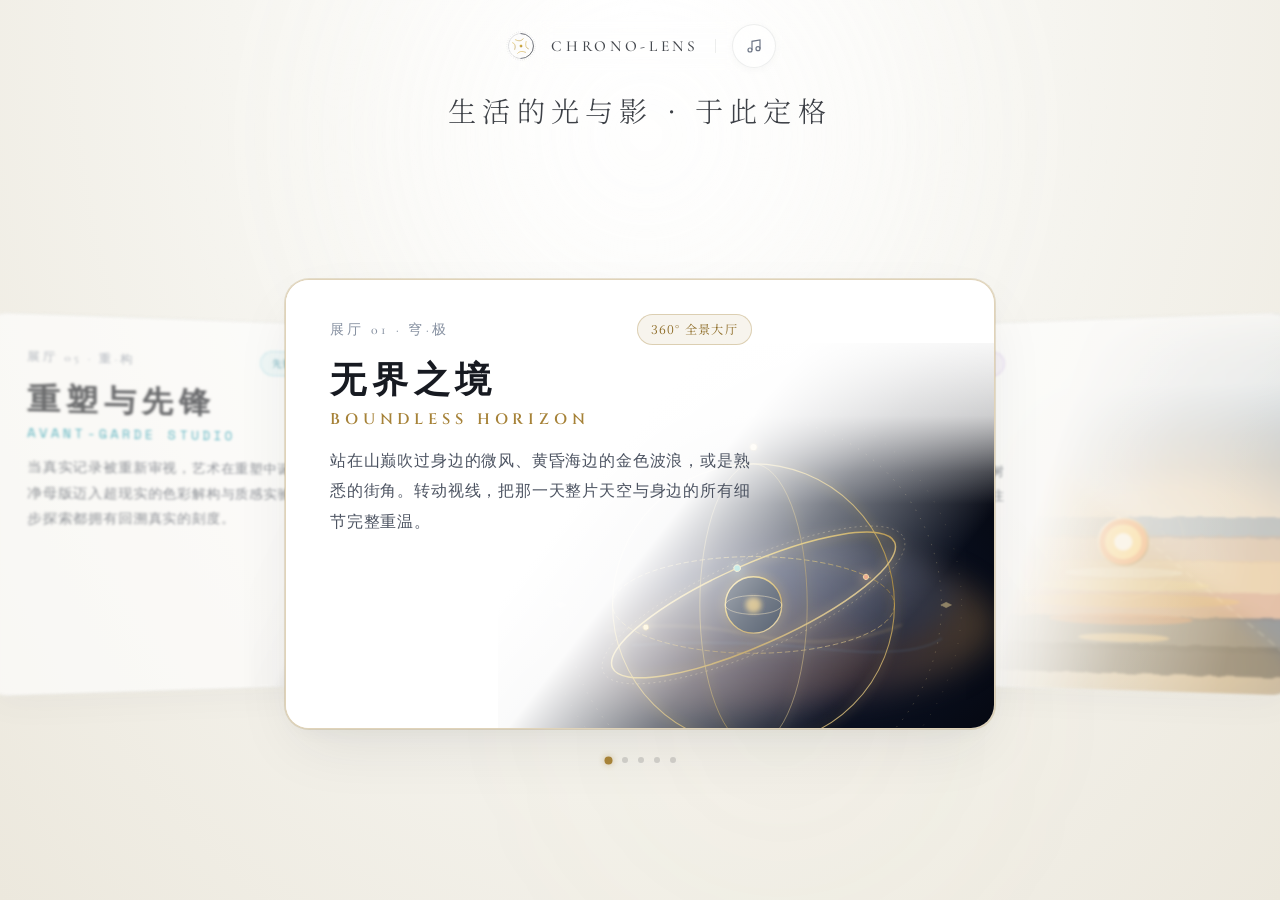
==== commit cb60a85d: "deploy: release Chrono-Lens site with Module 03/04 final deliverables (2026-10-25 19:37:07)" ====
--- a/index.html
+++ b/index.html
@@ -842,7 +842,7 @@
       z-index: 99999;
       pointer-events: none;
       opacity: 0;
-      background: #090c12;
+      background: #08090d;
       display: flex;
       flex-direction: column;
       align-items: center;
@@ -862,7 +862,7 @@
       width: 140px;
       height: 140px;
       border-radius: 50%;
-      background: radial-gradient(circle, rgba(240, 205, 130, 0.95) 0%, rgba(180, 130, 45, 0.5) 45%, rgba(10, 14, 22, 0) 72%);
+      background: radial-gradient(circle, rgba(220, 165, 85, 0.95) 0%, rgba(160, 105, 35, 0.5) 45%, rgba(8, 9, 13, 0) 72%);
       filter: blur(10px);
       transform: scale(0.1);
       transition: transform 0.65s cubic-bezier(0.16, 1, 0.3, 1), opacity 0.65s ease;
@@ -870,7 +870,7 @@
     }
 
     .portal-transition-layer.is-active .portal-bloom-core {
-      transform: scale(28);
+      transform: scale(20);
       opacity: 1;
     }
 
@@ -879,9 +879,9 @@
       position: absolute;
       width: 320px;
       height: 320px;
-      border: 1px solid rgba(240, 205, 130, 0.3);
+      border: 1px solid rgba(220, 165, 85, 0.3);
       border-radius: 50%;
-      box-shadow: 0 0 40px rgba(240, 205, 130, 0.25);
+      box-shadow: 0 0 40px rgba(220, 165, 85, 0.25);
       transform: scale(0.2) rotate(0deg);
       transition: transform 0.7s cubic-bezier(0.16, 1, 0.3, 1), opacity 0.5s ease;
       opacity: 0;
@@ -900,15 +900,99 @@
       font-size: clamp(1.4rem, 3.2vw, 2.2rem);
       letter-spacing: 0.26em;
       text-transform: uppercase;
-      color: #f7e6c4;
+      color: #faebd7;
       opacity: 0;
       transform: translateY(15px) scale(0.95);
-      transition: opacity 0.4s ease 0.15s, transform 0.5s var(--ease-cinematic) 0.15s;
+      transition: opacity 0.4s ease 0.15s, transform 0.5s var(--ease-cinematic) 0.15s, color 0.35s ease;
     }
 
     .portal-transition-layer.is-active .portal-title-flash {
-      opacity: 0.9;
+      opacity: 0.95;
       transform: translateY(0) scale(1);
+    }
+
+    /* ==========================================================================
+       五大理念场域专属转场色彩规则 (与目标理念场域哲学与色彩 100% 绝对一致)
+       ========================================================================== */
+
+    /* 理念场域 01 ·「穹·极」无界之境：景泰蓝深邃星穹底色 + 珐琅碧蓝星辉 */
+    .portal-transition-layer.theme-domain-panorama {
+      background: #050811 !important;
+    }
+    .portal-transition-layer.theme-domain-panorama .portal-bloom-core {
+      background: radial-gradient(circle, rgba(70, 140, 240, 0.95) 0%, rgba(20, 60, 140, 0.6) 45%, rgba(5, 8, 17, 0) 72%) !important;
+    }
+    .portal-transition-layer.theme-domain-panorama .portal-orbit-ring {
+      border-color: rgba(90, 160, 255, 0.45) !important;
+      box-shadow: 0 0 50px rgba(70, 140, 240, 0.35) !important;
+    }
+    .portal-transition-layer.theme-domain-panorama .portal-title-flash {
+      color: #dbeafe !important;
+      text-shadow: 0 0 20px rgba(96, 165, 250, 0.6) !important;
+    }
+
+    /* 理念场域 02 ·「晨·昏」晨光与暮色：廿四时相暗暖底色 + 莫奈日出晨曦金粉 */
+    .portal-transition-layer.theme-domain-dawn {
+      background: #15120e !important;
+    }
+    .portal-transition-layer.theme-domain-dawn .portal-bloom-core {
+      background: radial-gradient(circle, rgba(245, 190, 105, 0.95) 0%, rgba(195, 120, 40, 0.55) 45%, rgba(21, 18, 14, 0) 72%) !important;
+    }
+    .portal-transition-layer.theme-domain-dawn .portal-orbit-ring {
+      border-color: rgba(245, 195, 120, 0.4) !important;
+      box-shadow: 0 0 50px rgba(245, 185, 95, 0.35) !important;
+    }
+    .portal-transition-layer.theme-domain-dawn .portal-title-flash {
+      color: #fef3c7 !important;
+      text-shadow: 0 0 20px rgba(245, 158, 11, 0.5) !important;
+    }
+
+    /* 理念场域 03 ·「瞬·息」慢速微影：35mm 摄影暗房黑曜石底色 + 3200K 电影暖琥珀透光 */
+    .portal-transition-layer.theme-domain-cinema {
+      background: #08090d !important;
+    }
+    .portal-transition-layer.theme-domain-cinema .portal-bloom-core {
+      background: radial-gradient(circle, rgba(220, 165, 85, 0.9) 0%, rgba(145, 95, 30, 0.55) 45%, rgba(8, 9, 13, 0) 72%) !important;
+    }
+    .portal-transition-layer.theme-domain-cinema .portal-orbit-ring {
+      border-color: rgba(212, 175, 55, 0.38) !important;
+      box-shadow: 0 0 45px rgba(212, 165, 85, 0.3) !important;
+    }
+    .portal-transition-layer.theme-domain-cinema .portal-title-flash {
+      color: #faebd7 !important;
+      text-shadow: 0 0 20px rgba(212, 175, 55, 0.55) !important;
+    }
+
+    /* 理念场域 04 ·「重·温」重温那一刻：重型黑曜石保险库炭黑 + 密闭机械火漆青铜古金 */
+    .portal-transition-layer.theme-domain-vault {
+      background: #07080a !important;
+    }
+    .portal-transition-layer.theme-domain-vault .portal-bloom-core {
+      background: radial-gradient(circle, rgba(185, 135, 65, 0.9) 0%, rgba(110, 75, 25, 0.55) 45%, rgba(7, 8, 10, 0) 72%) !important;
+    }
+    .portal-transition-layer.theme-domain-vault .portal-orbit-ring {
+      border-color: rgba(180, 130, 60, 0.38) !important;
+      box-shadow: 0 0 45px rgba(180, 130, 60, 0.28) !important;
+    }
+    .portal-transition-layer.theme-domain-vault .portal-title-flash {
+      color: #f5eedc !important;
+      text-shadow: 0 0 20px rgba(180, 130, 60, 0.5) !important;
+    }
+
+    /* 理念场域 05 ·「重·构」时空重构：先锋石墨冷黑 + 波普光谱绯红 */
+    .portal-transition-layer.theme-domain-studio {
+      background: #09090e !important;
+    }
+    .portal-transition-layer.theme-domain-studio .portal-bloom-core {
+      background: radial-gradient(circle, rgba(230, 55, 95, 0.9) 0%, rgba(130, 20, 50, 0.55) 45%, rgba(9, 9, 14, 0) 72%) !important;
+    }
+    .portal-transition-layer.theme-domain-studio .portal-orbit-ring {
+      border-color: rgba(230, 60, 100, 0.4) !important;
+      box-shadow: 0 0 50px rgba(225, 50, 90, 0.32) !important;
+    }
+    .portal-transition-layer.theme-domain-studio .portal-title-flash {
+      color: #ffe4e6 !important;
+      text-shadow: 0 0 20px rgba(244, 63, 94, 0.6) !important;
     }
 
     /* 页面穿越时的虚化与缩进 */
@@ -987,12 +1071,30 @@
     }
 
     .slider-dot-bar {
-      width: 5px;
-      height: 5px;
+      position: relative;
+      width: 6px;
+      height: 6px;
       border-radius: 50%;
       background-color: rgba(35, 39, 46, 0.16);
       transition: all 0.4s var(--ease-cinematic);
       cursor: pointer;
+      display: inline-flex;
+      align-items: center;
+      justify-content: center;
+    }
+
+    /* 移动端 44x44px 隐形安全触控热区垫 */
+    .slider-dot-bar::after {
+      content: '';
+      position: absolute;
+      top: 50%;
+      left: 50%;
+      transform: translate(-50%, -50%);
+      width: 44px;
+      height: 44px;
+      min-width: 44px;
+      min-height: 44px;
+      pointer-events: auto;
     }
 
     .slider-dot-bar:hover {
@@ -1002,8 +1104,8 @@
 
     .slider-dot-bar.is-active {
       background-color: var(--accent-gold);
-      width: 6px;
-      height: 6px;
+      width: 7px;
+      height: 7px;
       box-shadow: 0 0 6px rgba(166, 130, 56, 0.45);
       transform: scale(1.15);
     }
@@ -1227,11 +1329,11 @@
 
       /* 侧翼卡片适度缩进，杜绝横向滚动溢出，同时保持极佳的 3D 层叠暗示 */
       .slider-card.is-prev {
-        transform: translate3d(-30%, 0, -60px) rotateY(10deg) scale(0.86);
+        transform: translate3d(-25%, 0, -60px) rotateY(10deg) scale(0.86);
       }
 
       .slider-card.is-next {
-        transform: translate3d(30%, 0, -60px) rotateY(-10deg) scale(0.86);
+        transform: translate3d(25%, 0, -60px) rotateY(-10deg) scale(0.86);
       }
 
       .slider-nav-controls {
@@ -1306,20 +1408,20 @@
     
     <!-- 1. 顶栏：极简浮空导览 (Ghost Glyphs，纯净去框) -->
     <header class="site-header" style="background: transparent !important; box-shadow: none !important; border: none !important; padding: 4px 8px; margin: 6px auto 14px;">
-      <a href="./" class="brand-link" aria-label="Chrono-Lens 首页">
+      <a href="./" class="brand-link" aria-label="Chrono-Lens 首页" style="min-height: 44px; display: inline-flex; align-items: center;">
         <img src="./assets/images/logo.svg" alt="Chrono-Lens" class="brand-logo-img" width="30" height="30" />
         <div class="brand-titles">
           <span class="brand-title-main" style="letter-spacing: 0.24em; font-size: 0.96rem; opacity: 0.85;">CHRONO-LENS</span>
         </div>
       </a>
       <div style="width: 1px; height: 14px; background: rgba(35, 39, 46, 0.08); margin: 0 16px;"></div>
-      <button id="btnSoundCapsule" aria-label="声景开关" title="声景" style="background: rgba(255, 255, 255, 0.65); backdrop-filter: blur(16px); -webkit-backdrop-filter: blur(16px); border: 1px solid rgba(35, 39, 46, 0.08); width: 34px; height: 34px; border-radius: 50%; cursor: pointer; display: flex; align-items: center; justify-content: center; position: relative; color: var(--text-muted); transition: all 0.4s; box-shadow: 0 2px 8px rgba(0,0,0,0.03);">
-        <svg width="14" height="14" viewBox="0 0 24 24" fill="none" stroke="currentColor" stroke-width="1.8">
+      <button id="btnSoundCapsule" aria-label="声景开关" title="声景" style="background: rgba(255, 255, 255, 0.65); backdrop-filter: blur(16px); -webkit-backdrop-filter: blur(16px); border: 1px solid rgba(35, 39, 46, 0.08); width: 44px; height: 44px; min-width: 44px; min-height: 44px; border-radius: 50%; cursor: pointer; display: flex; align-items: center; justify-content: center; position: relative; color: var(--text-muted); transition: all 0.4s; box-shadow: 0 2px 8px rgba(0,0,0,0.03);">
+        <svg width="16" height="16" viewBox="0 0 24 24" fill="none" stroke="currentColor" stroke-width="1.8">
           <path d="M9 18V5l12-2v13"></path>
           <circle cx="6" cy="18" r="3"></circle>
           <circle cx="18" cy="16" r="3"></circle>
         </svg>
-        <span id="soundActiveDot" style="position: absolute; top: 6px; right: 6px; width: 4px; height: 4px; border-radius: 50%; background: #c59b48; opacity: 0; box-shadow: 0 0 6px #c59b48; transition: opacity 0.3s;"></span>
+        <span id="soundActiveDot" style="position: absolute; top: 10px; right: 10px; width: 4px; height: 4px; border-radius: 50%; background: #c59b48; opacity: 0; box-shadow: 0 0 6px #c59b48; transition: opacity 0.3s;"></span>
       </button>
     </header>
 
@@ -1351,7 +1453,7 @@
         </a>
 
         <!-- 展厅 02: 自然光影大厅 (特色封面：莫奈日出印象派光斑) -->
-        <article class="slider-card is-next theme-dawn" data-index="1" data-url="./daylight-salon.html" data-title="MODULE 02 · 晨·昏" data-theme="dawn" role="button" tabindex="0" aria-label="切换至 MODULE 02 · 晨·昏 展厅">
+        <a href="./daylight-salon.html" class="slider-card is-next theme-dawn" data-index="1" data-url="./daylight-salon.html" data-title="MODULE 02 · 晨·昏" data-theme="dawn" aria-label="进入 MODULE 02 · 晨·昏 自然光影大厅">
           <div class="module-cover-backdrop" aria-hidden="true">
             <img src="./assets/artworks/cover-02-daylight-monet.svg" alt="莫奈日出印象派光斑封面" />
           </div>
@@ -1366,10 +1468,10 @@
               <p class="card-life-narrative">清晨洒进窗台的第一束柔和晨曦，微风吹乱树荫时留下的斑驳光点。不加多余滤镜，只专注留存生活里最舒服的自然质感。</p>
             </div>
           </div>
-        </article>
+        </a>
 
         <!-- 展厅 03: 慢速微影大厅 (特色封面：高山极速粉雪破雪飞溅) -->
-        <article class="slider-card is-hidden theme-breeze" data-index="2" data-url="./cinema.html" data-title="MODULE 03 · 瞬·息" data-theme="breeze" role="button" tabindex="0" aria-label="切换至 MODULE 03 · 瞬·息 展厅">
+        <a href="./cinema.html" class="slider-card is-hidden theme-breeze" data-index="2" data-url="./cinema.html" data-title="MODULE 03 · 瞬·息" data-theme="breeze" aria-label="进入 MODULE 03 · 瞬·息 慢速微影大厅">
           <div class="module-cover-backdrop" aria-hidden="true">
             <img src="./assets/artworks/cover_ski_powder_spray.jpg" alt="高山极速粉雪破雪飞溅母版作品" />
           </div>
@@ -1384,12 +1486,12 @@
               <p class="card-life-narrative">高山粉雪破雪飞溅的动态微晶，山巅索道缆车起滑出发的开阔纵深。从用户实拍动作素材中提炼出的 120FPS 慢速视界。</p>
             </div>
           </div>
-        </article>
-
-        <!-- 展厅 04: 时光金库大厅 (特色封面：掐丝珐琅时光印章) -->
-        <article class="slider-card is-hidden theme-memory" data-index="3" data-url="./vault.html" data-title="MODULE 04 · 重·温" data-theme="memory" role="button" tabindex="0" aria-label="切换至 MODULE 04 · 重·温 展厅">
+        </a>
+
+        <!-- 展厅 04: 时光金库大厅 (特色封面：重型钛金古铜金库密闭机械锁具) -->
+        <a href="./vault.html" class="slider-card is-hidden theme-memory" data-index="3" data-url="./vault.html" data-title="MODULE 04 · 重·温" data-theme="memory" aria-label="进入 MODULE 04 · 重·温 时光金库大厅">
           <div class="module-cover-backdrop" aria-hidden="true">
-            <img src="./assets/artworks/cover-04-vault-seal.svg" alt="掐丝珐琅时光印章封面" />
+            <img src="./assets/artworks/cover-04-vault-seal.svg" alt="重型钛金古铜金库密闭机械锁具封面" />
           </div>
           <div class="card-foreground">
             <div class="card-white-zone">
@@ -1402,10 +1504,10 @@
               <p class="card-life-narrative">每一次按下快门，都是对真实日常的一份郑重收藏。没有AI凭空生成的虚构，只为给未来的自己留下一份最干净、最真切的回忆。</p>
             </div>
           </div>
-        </article>
+        </a>
 
         <!-- 展厅 05: 先锋实验大厅 (特色封面：高温裂变珐琅与波普光谱) -->
-        <article class="slider-card is-prev theme-studio" data-index="4" data-url="./studio.html" data-title="MODULE 05 · 重·构" data-theme="studio" role="button" tabindex="0" aria-label="切换至 MODULE 05 · 重·构 展厅">
+        <a href="./studio.html" class="slider-card is-prev theme-studio" data-index="4" data-url="./studio.html" data-title="MODULE 05 · 重·构" data-theme="studio" aria-label="进入 MODULE 05 · 重·构 先锋实验大厅">
           <div class="module-cover-backdrop" aria-hidden="true">
             <img src="./assets/artworks/cover-05-avantgarde-pop.svg" alt="高温裂变珐琅与波普光谱封面" />
           </div>
@@ -1420,7 +1522,7 @@
               <p class="card-life-narrative">当真实记录被重新审视，艺术在重塑中诞生。从纯净母版迈入超现实的色彩解构与质感实验，让每一步探索都拥有回溯真实的刻度。</p>
             </div>
           </div>
-        </article>
+        </a>
 
       </div>
 
@@ -1516,11 +1618,26 @@
           document.body.classList.add('is-traversing');
           card.classList.add('is-traversing');
 
-          // 2. 唤起深邃全屏光晕与星轨
+          // 2. 唤起对应理念场域专属主题色彩的全屏光晕与星轨
           const portal = document.getElementById('portalTransitionLayer');
           const titleFlash = document.getElementById('portalTitleFlash');
           if (titleFlash) titleFlash.textContent = title;
-          if (portal) portal.classList.add('is-active');
+          
+          if (portal) {
+            const theme = card.dataset.theme || '';
+            const themeMap = {
+              'cosmos': 'theme-domain-panorama',
+              'panorama': 'theme-domain-panorama',
+              'dawn': 'theme-domain-dawn',
+              'breeze': 'theme-domain-cinema',
+              'cinema': 'theme-domain-cinema',
+              'memory': 'theme-domain-vault',
+              'vault': 'theme-domain-vault',
+              'studio': 'theme-domain-studio'
+            };
+            const domainThemeClass = themeMap[theme] || 'theme-domain-cinema';
+            portal.className = 'portal-transition-layer is-active ' + domainThemeClass;
+          }
 
           // 3. 极速 380ms 电影级推进完成后无缝跳转进入子模块页面
           setTimeout(() => {
@@ -1589,23 +1706,11 @@
                 return;
               }
 
-              // 点击已激活卡片：若有有效目标地址则执行时空穿梭跳转
+              // 点击已激活卡片：若有有效目标地址则执行理念场域时空穿梭跳转
               const url = this.getAttribute('href') || this.dataset.url;
               if (url && url !== '#' && url !== '') {
-                document.body.classList.add('is-traversing');
-                this.classList.add('is-traversing');
-                const portal = document.getElementById('portalTransitionLayer');
-                const titleFlash = document.getElementById('portalTitleFlash');
-                if (titleFlash) titleFlash.textContent = this.dataset.title || '';
-                if (portal) portal.classList.add('is-active');
-
-                // 若非原生超链接，则由JS派发导航
-                if (this.tagName !== 'A' || !this.getAttribute('href')) {
-                  e.preventDefault();
-                  setTimeout(() => {
-                    window.location.assign(url);
-                  }, 380);
-                }
+                e.preventDefault();
+                triggerPortalTransition(this);
               }
             });
 
@@ -1616,7 +1721,8 @@
                 if (idx === currentIndex) {
                   const url = this.getAttribute('href') || this.dataset.url;
                   if (url && url !== '#' && url !== '') {
-                    window.location.assign(url);
+                    e.preventDefault();
+                    triggerPortalTransition(this);
                   }
                 }
               }
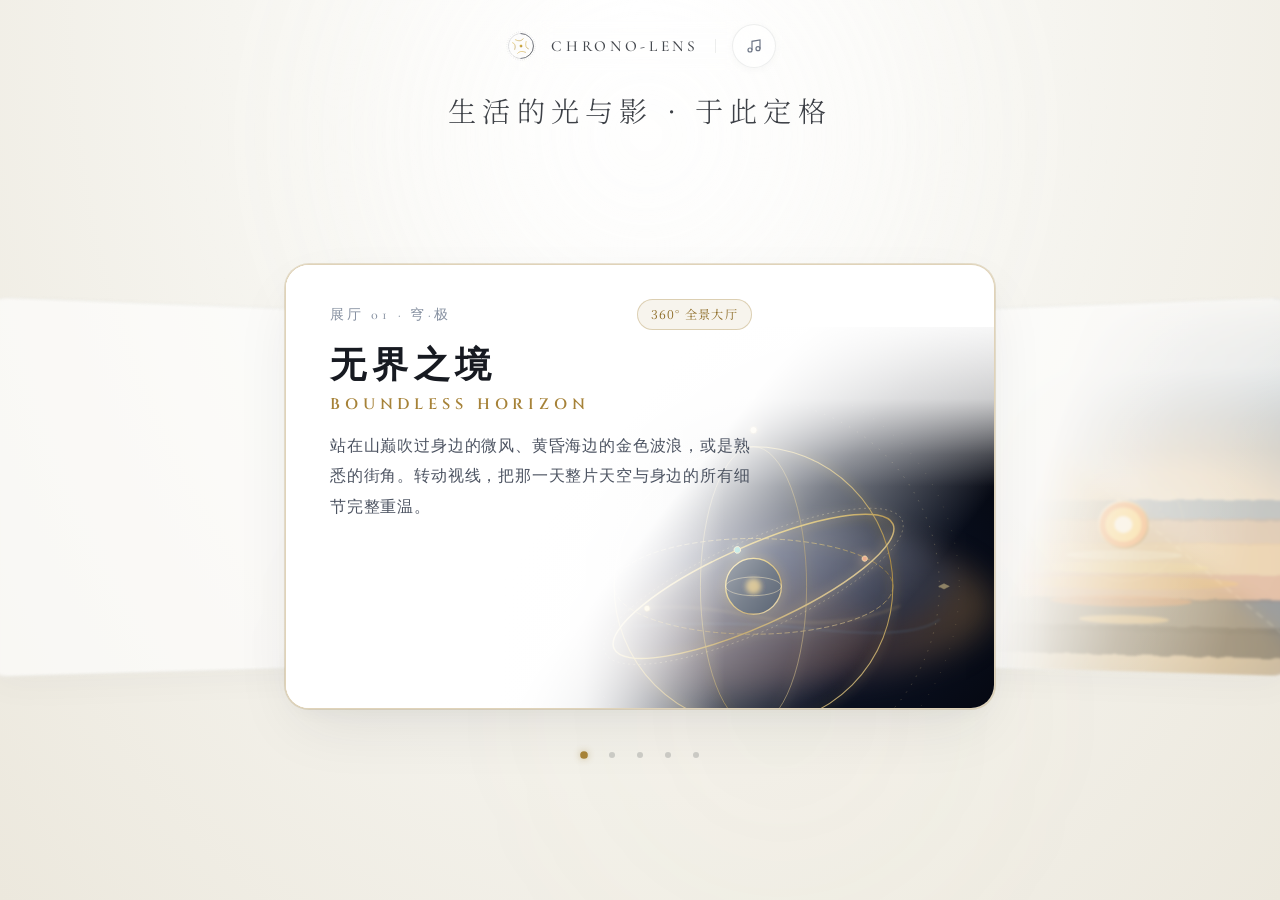
==== commit d49da8cc: "deploy: release Momus-audited Chrono-Lens curated gallery & AES-256-GCM vault (2026-11-16 23:10:34)" ====
--- a/index.html
+++ b/index.html
@@ -82,6 +82,16 @@
       margin: 0;
       padding: 0;
       -webkit-tap-highlight-color: transparent;
+      transition-property: none;
+    }
+
+    h1, h2, h3 {
+      text-wrap: balance;
+    }
+
+    p {
+      text-wrap: pretty;
+      line-break: strict;
     }
 
     *:focus {
@@ -284,12 +294,57 @@
       50% { opacity: 1; transform: scale(1.15); }
     }
 
-    /* 2. 主视界题记 */
+    /* 2. 主视界题记与流光天球微章 */
     .hero-narrative {
       text-align: center;
       max-width: 820px;
       margin: 18px auto 14px;
       padding: 0 16px;
+    }
+
+    .hero-showcase-ribbon {
+      display: inline-flex;
+      align-items: center;
+      justify-content: center;
+      margin-top: 6px;
+      padding: 4px 10px;
+      border-radius: 999px;
+      background: rgba(255, 255, 255, 0.72);
+      border: 1px solid rgba(166, 130, 56, 0.22);
+      box-shadow: 0 4px 18px rgba(35, 39, 46, 0.04);
+      transition: transform 0.55s var(--ease-cinematic), box-shadow 0.55s var(--ease-cinematic), border-color 0.4s ease;
+      overflow: hidden;
+      max-width: min(520px, 86vw);
+    }
+
+    .hero-showcase-ribbon:hover {
+      transform: translateY(-2px) scale(1.015);
+      border-color: rgba(166, 130, 56, 0.48);
+      box-shadow: 0 10px 28px rgba(166, 130, 56, 0.12);
+    }
+
+    .hero-showcase-svg {
+      display: block;
+      width: 100%;
+      max-height: 42px;
+      height: auto;
+      object-fit: contain;
+      opacity: 0.9;
+      transition: opacity 0.4s ease;
+    }
+
+    .hero-showcase-ribbon:hover .hero-showcase-svg {
+      opacity: 1;
+    }
+
+    @media (max-width: 768px) {
+      .hero-showcase-ribbon {
+        margin-top: 3px;
+        padding: 2px 6px;
+      }
+      .hero-showcase-svg {
+        max-height: 26px;
+      }
     }
 
     .hero-title {
@@ -300,7 +355,7 @@
       color: var(--text-main) !important;
       margin-bottom: 8px;
       line-height: 1.45;
-      white-space: nowrap;
+      text-wrap: balance;
     }
 
     .hero-desc {
@@ -324,14 +379,14 @@
       perspective: 1400px;
       perspective-origin: center center;
       position: relative;
-      min-height: 500px;
-      margin: 8px 0 12px;
+      min-height: 0;
+      margin: 4px 0 8px;
     }
 
     .slider-deck {
       position: relative;
       width: 100%;
-      height: 470px;
+      height: min(465px, 56dvh);
       display: flex;
       align-items: center;
       justify-content: center;
@@ -342,7 +397,7 @@
     .slider-card {
       position: absolute;
       width: min(710px, 90vw);
-      height: 450px;
+      height: min(445px, 54dvh);
       background: #ffffff;
       border: 1px solid var(--border-card);
       border-radius: 24px;
@@ -357,45 +412,6 @@
       text-decoration: none !important;
       color: inherit !important;
       -webkit-tap-highlight-color: transparent;
-    }
-
-    /* 激活卡片行动徽标 */
-    .card-action-bar {
-      display: flex;
-      justify-content: flex-end;
-      padding: 0 44px 22px;
-      position: relative;
-      z-index: 5;
-    }
-
-    .card-enter-btn {
-      display: inline-flex;
-      align-items: center;
-      gap: 8px;
-      padding: 8px 18px;
-      background: rgba(24, 28, 36, 0.75);
-      backdrop-filter: blur(12px);
-      -webkit-backdrop-filter: blur(12px);
-      border: 1px solid rgba(255, 255, 255, 0.22);
-      border-radius: 999px;
-      color: #ffffff;
-      font-size: 0.82rem;
-      letter-spacing: 0.12em;
-      transition: all 0.3s var(--ease-cinematic);
-      box-shadow: 0 4px 16px rgba(0, 0, 0, 0.2);
-    }
-
-    .card-enter-btn.locked {
-      background: rgba(24, 28, 36, 0.45);
-      border-color: rgba(255, 255, 255, 0.12);
-      color: rgba(255, 255, 255, 0.7);
-    }
-
-    .slider-card.is-active:hover .card-enter-btn:not(.locked) {
-      background: rgba(166, 130, 56, 0.95);
-      border-color: rgba(255, 255, 255, 0.5);
-      transform: translateX(4px);
-      box-shadow: 0 6px 20px rgba(166, 130, 56, 0.35);
     }
 
     /* 核心视觉层 1：底层独立模块封面大片 (深邃神秘星空与虚空晶体魔盒) */
@@ -435,6 +451,21 @@
       z-index: 2;
     }
 
+    .module-cover-backdrop::after {
+      content: '';
+      position: absolute;
+      inset: 0;
+      background: linear-gradient(
+        90deg,
+        #ffffff 0%,
+        #ffffff 30%,
+        rgba(255, 255, 255, 0.85) 42%,
+        rgba(255, 255, 255, 0) 62%
+      );
+      z-index: 2;
+      pointer-events: none;
+    }
+
     /* 核心视觉层 3：卡片前景内容架构 (标题位于纯净白色区域) */
     .card-foreground {
       position: relative;
@@ -443,6 +474,12 @@
       flex-direction: column;
       justify-content: space-between;
       height: 100%;
+      transition: opacity 0.42s var(--ease-cinematic);
+    }
+
+    .slider-card:not(.is-active) .card-foreground {
+      opacity: 0;
+      pointer-events: none;
     }
 
     /* 白色部分：显示标题、副标与生活叙事 */
@@ -464,6 +501,7 @@
       color: var(--text-tag);
       font-weight: 500;
       text-transform: uppercase;
+      font-variant-numeric: tabular-nums;
     }
 
     .card-theme-pill {
@@ -630,7 +668,8 @@
       top: auto;
       left: auto;
       object-fit: cover;
-      object-position: center 65%;
+      object-position: center 35%;
+      transform: rotate(180deg);
     }
 
     .theme-breeze .module-cover-backdrop::before {
@@ -834,6 +873,9 @@
     .slider-card.is-active:hover .module-cover-backdrop img {
       transform: scale(1.07) translateY(-6px);
     }
+    .slider-card.theme-breeze.is-active:hover .module-cover-backdrop img {
+      transform: rotate(180deg) scale(1.07) translateY(6px);
+    }
 
     /* 全局时空折叠转场遮罩层 (Cinematic Portal Transition) */
     .portal-transition-layer {
@@ -1066,48 +1108,42 @@
     .slider-dots-group {
       display: flex;
       align-items: center;
-      gap: 10px;
-      padding: 4px 8px;
+      gap: 0;
+      padding: 0;
     }
 
     .slider-dot-bar {
       position: relative;
-      width: 6px;
-      height: 6px;
-      border-radius: 50%;
-      background-color: rgba(35, 39, 46, 0.16);
-      transition: all 0.4s var(--ease-cinematic);
+      width: 44px;
+      height: 44px;
+      min-width: 44px;
+      min-height: 44px;
+      margin: 0 -8px;
+      background: transparent;
       cursor: pointer;
       display: inline-flex;
       align-items: center;
       justify-content: center;
     }
 
-    /* 移动端 44x44px 隐形安全触控热区垫 */
-    .slider-dot-bar::after {
+    .slider-dot-bar::before {
       content: '';
-      position: absolute;
-      top: 50%;
-      left: 50%;
-      transform: translate(-50%, -50%);
-      width: 44px;
-      height: 44px;
-      min-width: 44px;
-      min-height: 44px;
-      pointer-events: auto;
-    }
-
-    .slider-dot-bar:hover {
-      background-color: rgba(35, 39, 46, 0.4);
+      width: 6px;
+      height: 6px;
+      border-radius: 50%;
+      background-color: rgba(35, 39, 46, 0.18);
+      transition: transform 0.4s var(--ease-cinematic), background-color 0.4s ease, box-shadow 0.4s ease;
+    }
+
+    .slider-dot-bar:hover::before {
+      background-color: rgba(35, 39, 46, 0.42);
       transform: scale(1.3);
     }
 
-    .slider-dot-bar.is-active {
+    .slider-dot-bar.is-active::before {
       background-color: var(--accent-gold);
-      width: 7px;
-      height: 7px;
       box-shadow: 0 0 6px rgba(166, 130, 56, 0.45);
-      transform: scale(1.15);
+      transform: scale(1.28);
     }
 
     /* 5. 底栏 */
@@ -1209,7 +1245,7 @@
         line-height: 1.35;
         font-weight: 400;
         margin-bottom: 4px;
-        white-space: nowrap;
+        text-wrap: balance;
       }
 
       .hero-desc {
@@ -1280,9 +1316,9 @@
 
       .card-life-narrative {
         font-size: 0.78rem;
-        line-height: 1.58;
+        line-height: 1.66;
         letter-spacing: 0.02em;
-        color: var(--text-body);
+        color: #3d4452;
       }
 
       .theme-cosmos .card-white-zone,
@@ -1295,36 +1331,48 @@
         padding: 18px 18px 4px !important;
       }
 
-      /* 移动端统一采用 126deg 强对比度斜对角，魔盒与星穹靠右下露出，文字100%居白区 */
+      /* 移动端统一采用无接缝底部全出血封面 + 顶部纯净白雾过渡，消除一切生硬纵向切痕 */
+      .module-cover-backdrop::after {
+        display: none !important;
+      }
+
+      .theme-cosmos .module-cover-backdrop img,
       .theme-dawn .module-cover-backdrop img,
       .theme-breeze .module-cover-backdrop img,
       .theme-memory .module-cover-backdrop img,
       .theme-studio .module-cover-backdrop img {
-        width: 58% !important;
-        height: 58% !important;
-        bottom: 8px !important;
-        right: 8px !important;
+        width: 100% !important;
+        height: 60% !important;
+        bottom: 0 !important;
+        left: 0 !important;
+        right: 0 !important;
         top: auto !important;
-        object-fit: contain !important;
-      }
-
+        object-fit: cover !important;
+        object-position: center 68% !important;
+      }
+
+      .theme-breeze .module-cover-backdrop img {
+        object-position: center 32% !important;
+      }
+
+      .theme-cosmos .module-cover-backdrop::before,
       .theme-dawn .module-cover-backdrop::before,
       .theme-breeze .module-cover-backdrop::before,
       .theme-memory .module-cover-backdrop::before,
       .theme-studio .module-cover-backdrop::before {
         background: linear-gradient(
-          126deg,
+          to bottom,
           #ffffff 0%,
-          #ffffff 48%,
-          rgba(255, 255, 255, 0.98) 60%,
-          rgba(255, 255, 255, 0.35) 80%,
-          transparent 95%
+          #ffffff 42%,
+          rgba(255, 255, 255, 0.92) 52%,
+          rgba(255, 255, 255, 0.28) 72%,
+          transparent 100%
         ) !important;
       }
 
       .module-cover-backdrop img {
         height: 60%;
-        object-position: center 70%;
+        object-position: center 68%;
       }
 
       /* 侧翼卡片适度缩进，杜绝横向滚动溢出，同时保持极佳的 3D 层叠暗示 */
@@ -1337,22 +1385,16 @@
       }
 
       .slider-nav-controls {
-        margin-top: 12px;
-      }
-
-      .slider-dots-group {
-        gap: 8px;
-        padding: 3px 6px;
-      }
-
-      .slider-dot-bar {
+        margin-top: 4px;
+      }
+
+      .slider-dot-bar::before {
         width: 5px;
         height: 5px;
       }
 
-      .slider-dot-bar.is-active {
-        width: 6px;
-        height: 6px;
+      .slider-dot-bar.is-active::before {
+        transform: scale(1.24);
       }
 
       .site-footer {
@@ -1391,7 +1433,15 @@
       }
       .card-life-narrative {
         font-size: 0.75rem;
-        line-height: 1.52;
+        line-height: 1.62;
+      }
+    }
+
+    @media (prefers-reduced-motion: reduce) {
+      *, *::before, *::after {
+        animation-duration: 0.01ms !important;
+        animation-iteration-count: 1 !important;
+        transition-duration: 0.15s !important;
       }
     }
   </style>
@@ -1415,7 +1465,7 @@
         </div>
       </a>
       <div style="width: 1px; height: 14px; background: rgba(35, 39, 46, 0.08); margin: 0 16px;"></div>
-      <button id="btnSoundCapsule" aria-label="声景开关" title="声景" style="background: rgba(255, 255, 255, 0.65); backdrop-filter: blur(16px); -webkit-backdrop-filter: blur(16px); border: 1px solid rgba(35, 39, 46, 0.08); width: 44px; height: 44px; min-width: 44px; min-height: 44px; border-radius: 50%; cursor: pointer; display: flex; align-items: center; justify-content: center; position: relative; color: var(--text-muted); transition: all 0.4s; box-shadow: 0 2px 8px rgba(0,0,0,0.03);">
+      <button id="btnSoundCapsule" aria-label="声景开关" title="声景" style="background: rgba(255, 255, 255, 0.65); backdrop-filter: blur(16px); -webkit-backdrop-filter: blur(16px); border: 1px solid rgba(35, 39, 46, 0.08); width: 44px; height: 44px; min-width: 44px; min-height: 44px; border-radius: 50%; cursor: pointer; display: flex; align-items: center; justify-content: center; position: relative; color: var(--text-muted); transition: transform 0.4s var(--ease-cinematic), background-color 0.4s ease, border-color 0.4s ease, box-shadow 0.4s ease; box-shadow: 0 2px 8px rgba(0,0,0,0.03);">
         <svg width="16" height="16" viewBox="0 0 24 24" fill="none" stroke="currentColor" stroke-width="1.8">
           <path d="M9 18V5l12-2v13"></path>
           <circle cx="6" cy="18" r="3"></circle>
@@ -1426,7 +1476,7 @@
     </header>
 
     <!-- 2. 文学宋体极简题记 (彻底剔除说明说教，最大化呼吸留白) -->
-    <div class="hero-narrative" style="margin: 4px auto 18px;">
+    <div class="hero-narrative" style="margin: 4px auto 12px;">
       <h1 class="hero-title" style="font-weight: 300; letter-spacing: 0.22em; opacity: 0.88;">生活的光与影 · 于此定格</h1>
     </div>
 
@@ -1470,20 +1520,20 @@
           </div>
         </a>
 
-        <!-- 展厅 03: 慢速微影大厅 (特色封面：高山极速粉雪破雪飞溅) -->
+        <!-- 展厅 03: 慢速微影大厅 (特色封面：夜光珐琅水波与宽银幕微轨) -->
         <a href="./cinema.html" class="slider-card is-hidden theme-breeze" data-index="2" data-url="./cinema.html" data-title="MODULE 03 · 瞬·息" data-theme="breeze" aria-label="进入 MODULE 03 · 瞬·息 慢速微影大厅">
           <div class="module-cover-backdrop" aria-hidden="true">
-            <img src="./assets/artworks/cover_ski_powder_spray.jpg" alt="高山极速粉雪破雪飞溅母版作品" />
+            <img src="./assets/artworks/cover-03-cinema-ripple.svg" alt="夜光珐琅水波宽银幕艺术封面" />
           </div>
           <div class="card-foreground">
             <div class="card-white-zone">
               <div class="card-meta-row">
                 <span class="card-module-tag">展厅 03 · 瞬·息</span>
-                <span class="card-theme-pill">慢速微影大厅</span>
+                <span class="card-theme-pill">2.39:1 宽银幕厅</span>
               </div>
               <h2 class="card-title-zh">慢速微影</h2>
               <div class="card-title-en">Slow Motion Reel</div>
-              <p class="card-life-narrative">高山粉雪破雪飞溅的动态微晶，山巅索道缆车起滑出发的开阔纵深。从用户实拍动作素材中提炼出的 120FPS 慢速视界。</p>
+              <p class="card-life-narrative">风雪山巅索道出发的踏雪滑降，覆雪白桦山谷间静谧流淌的翡翠深水。以 2.39:1 宽银幕胶片导轨定格冬日行旅切片。</p>
             </div>
           </div>
         </a>
